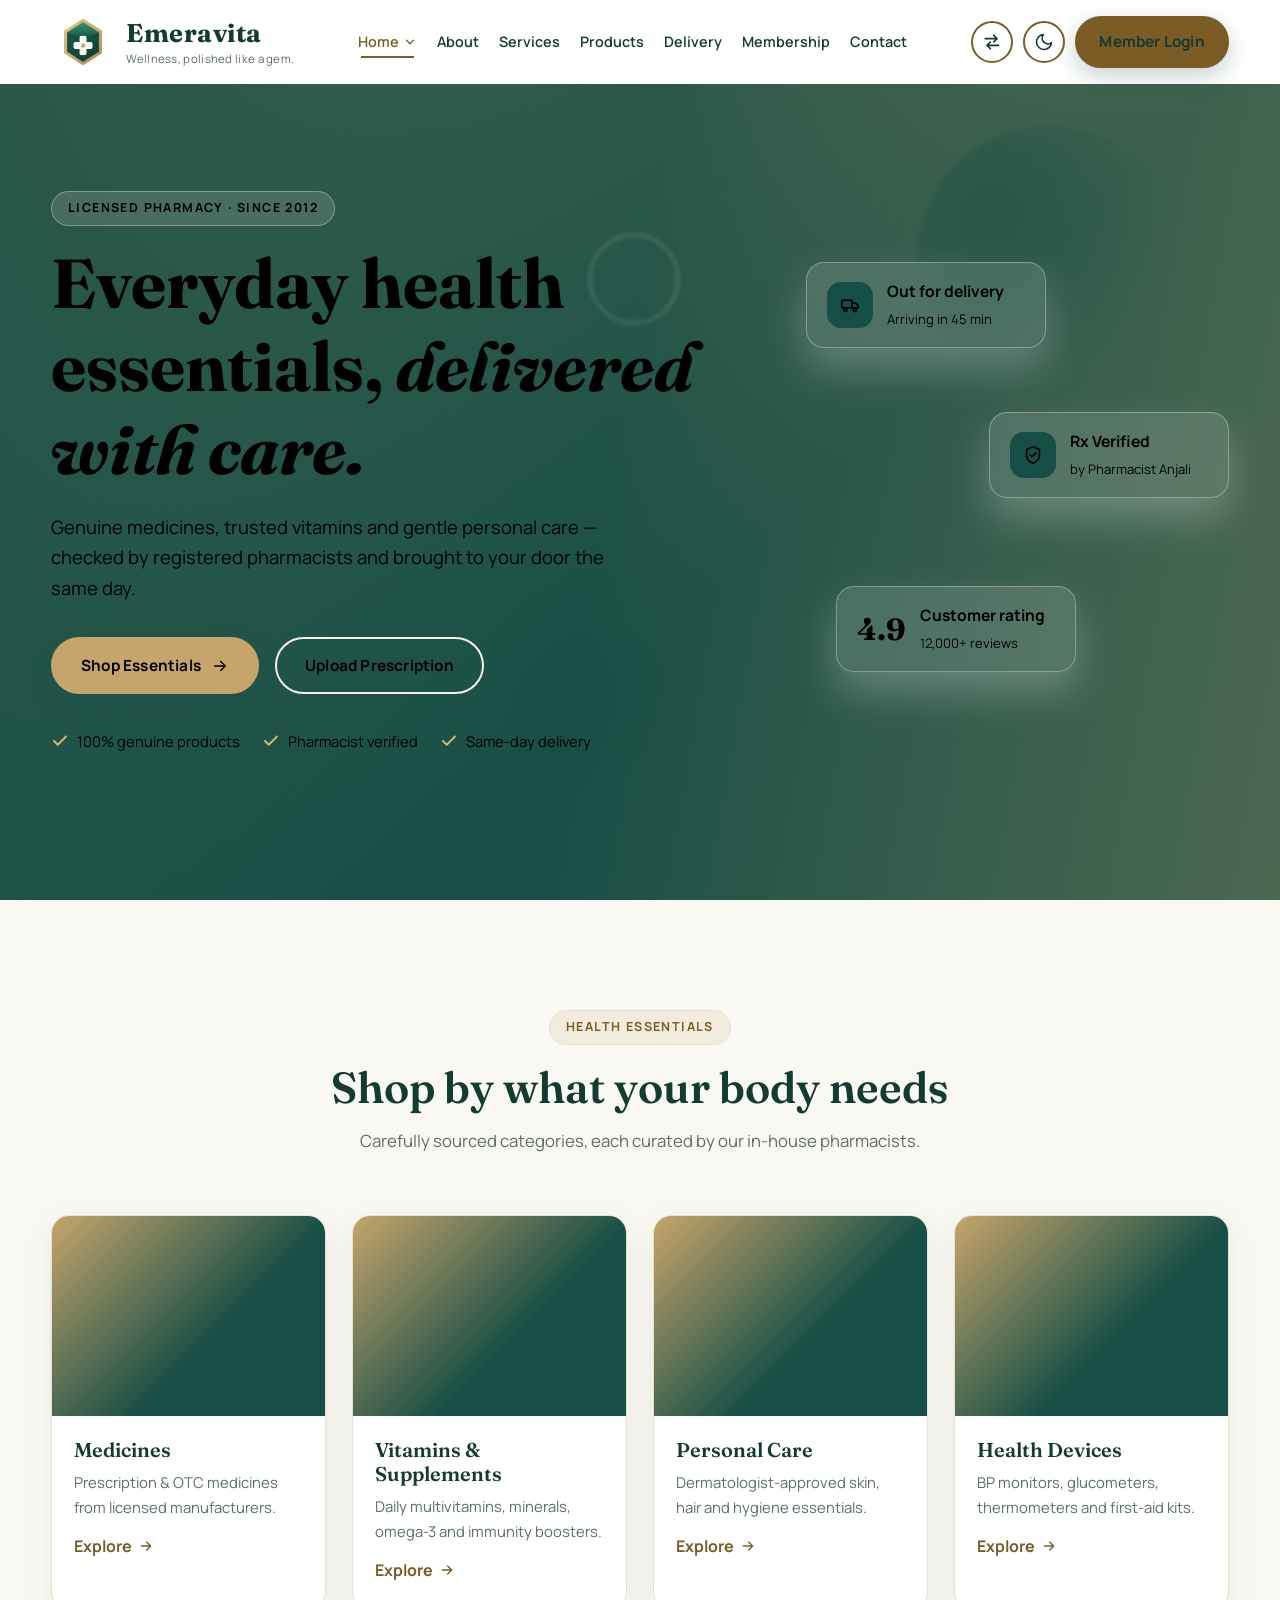
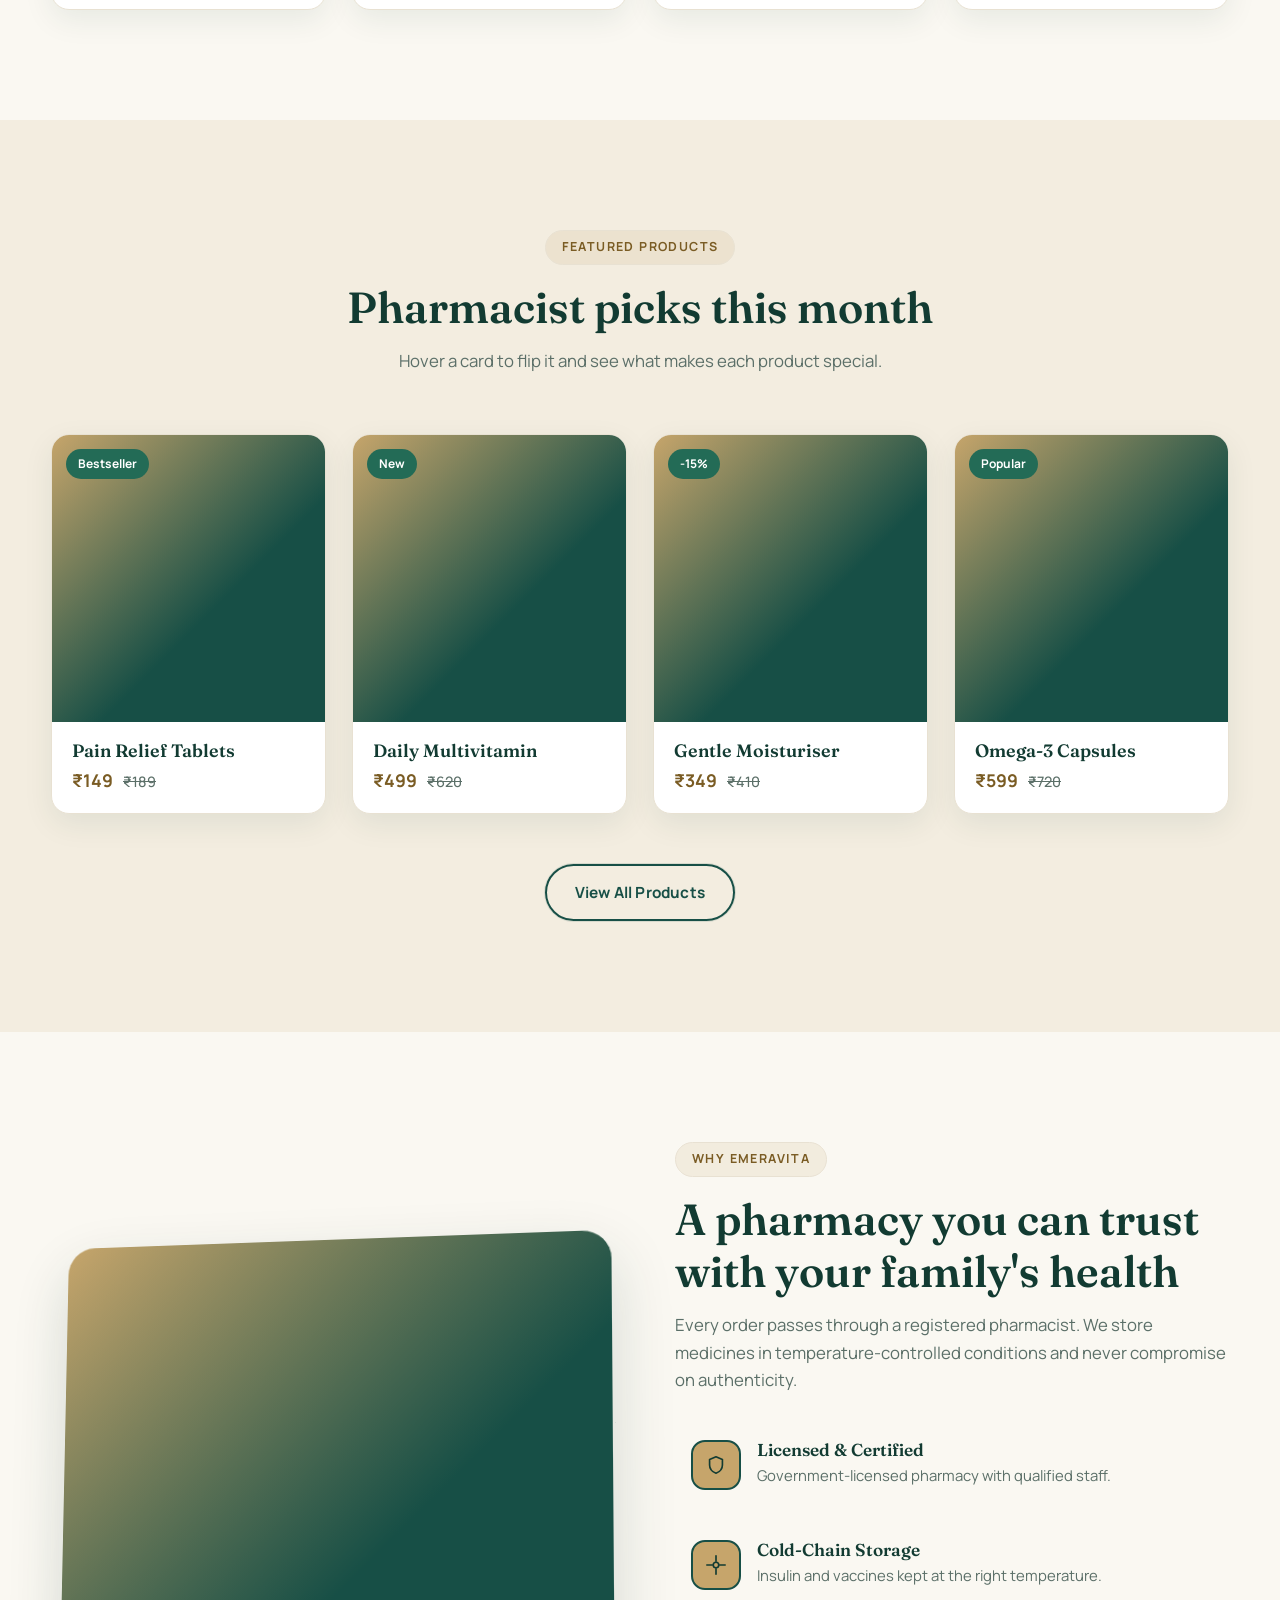
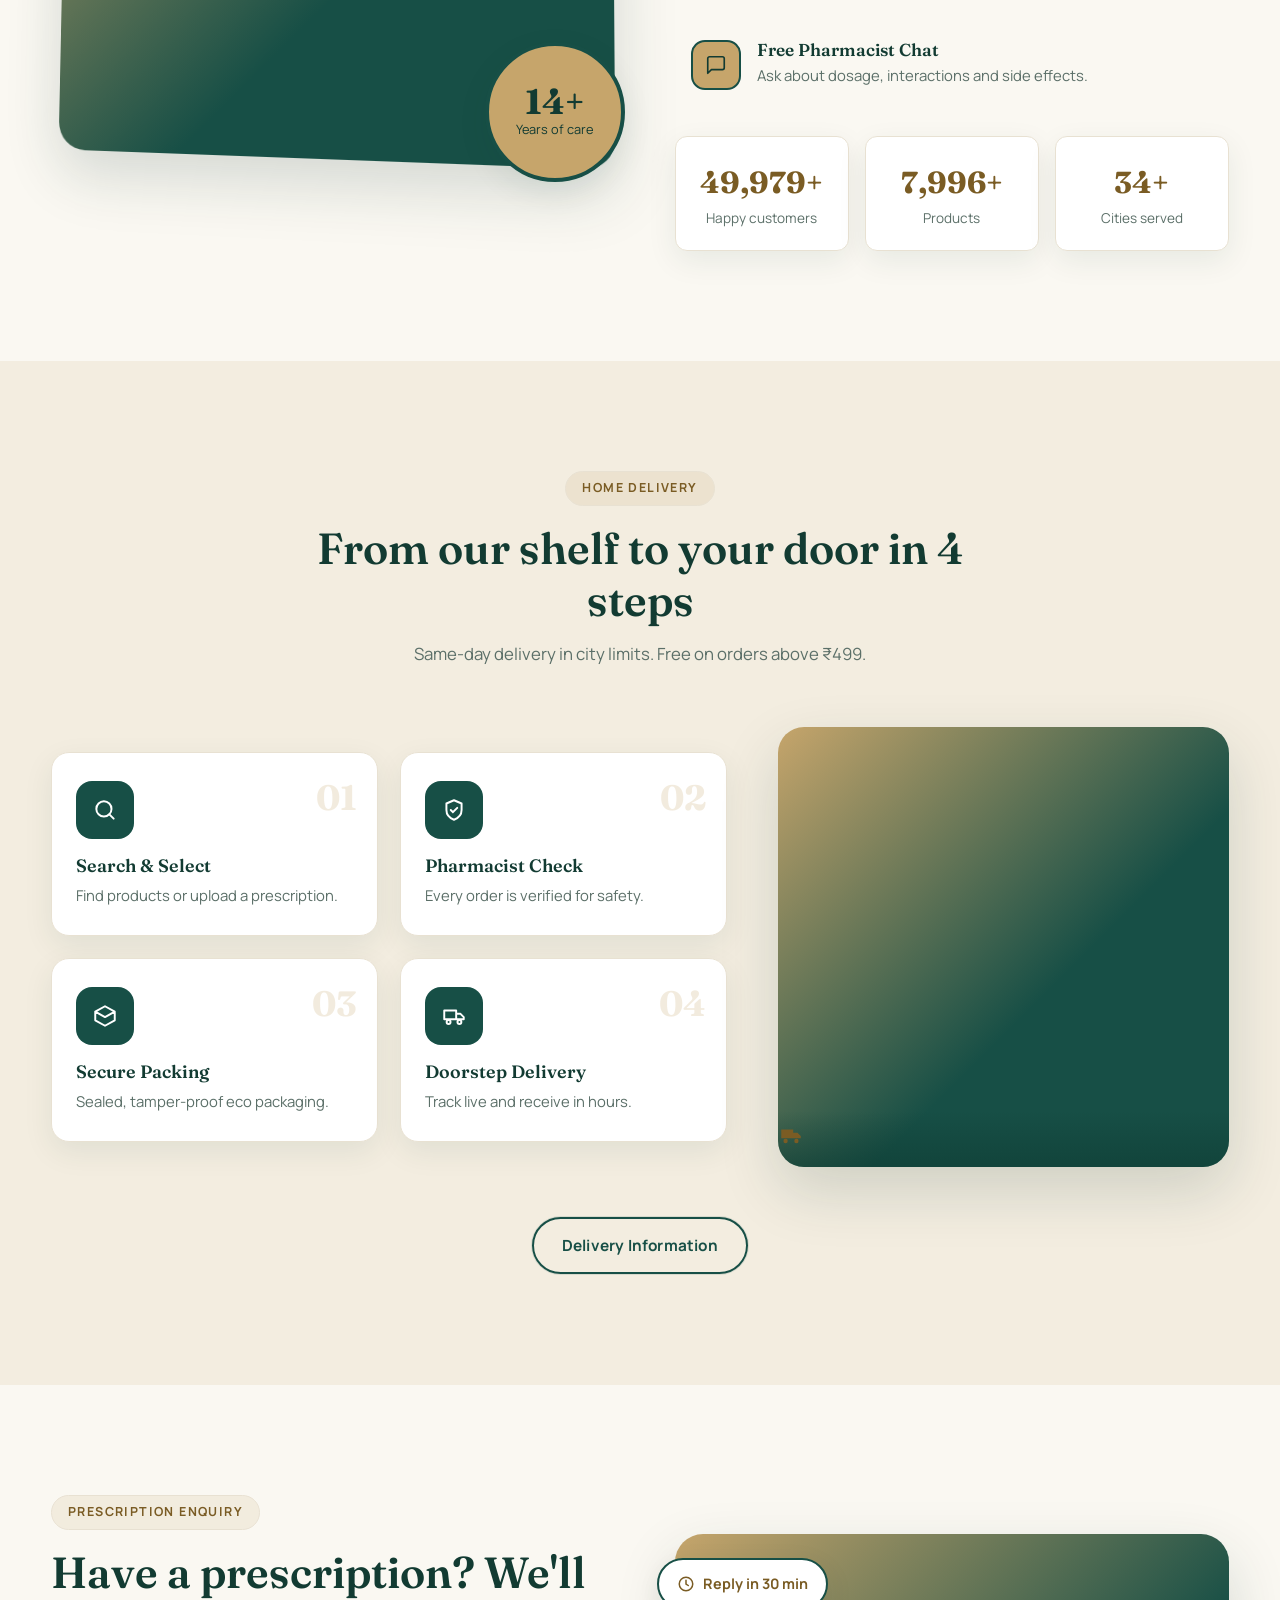
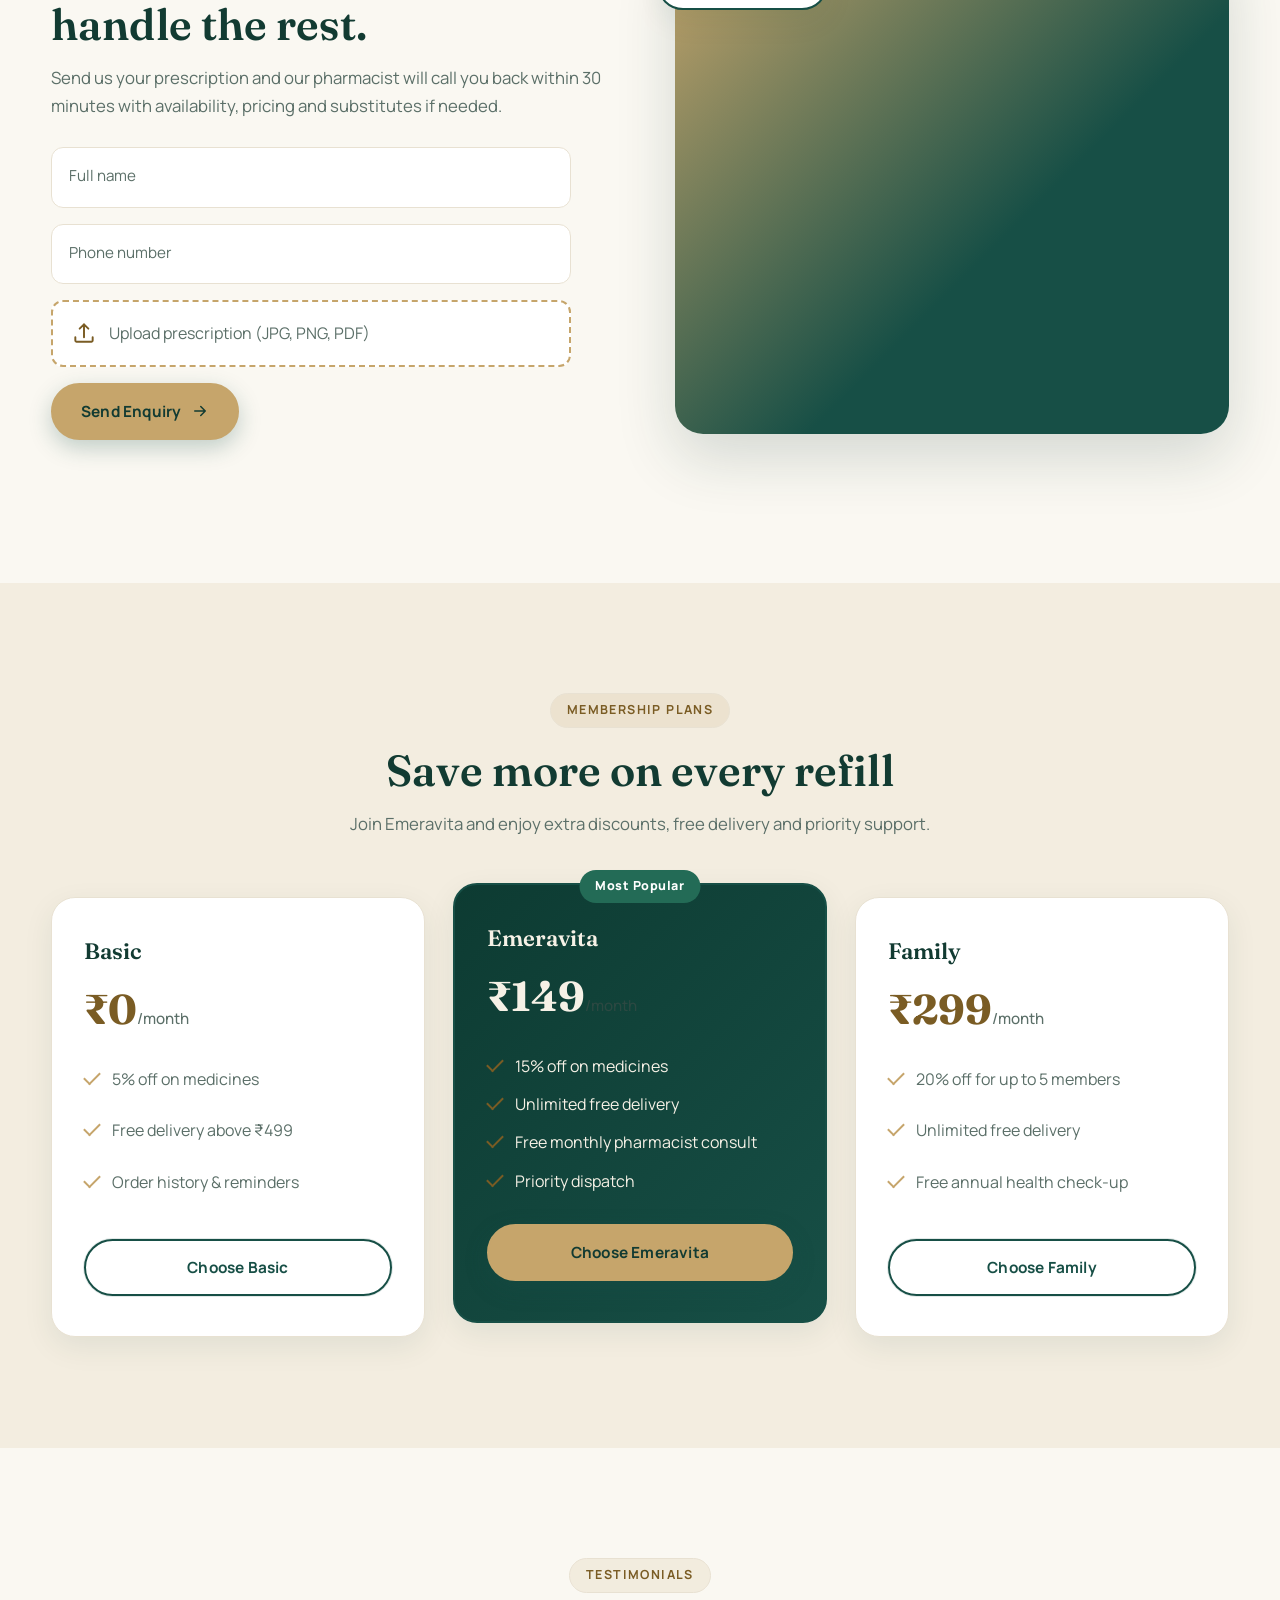
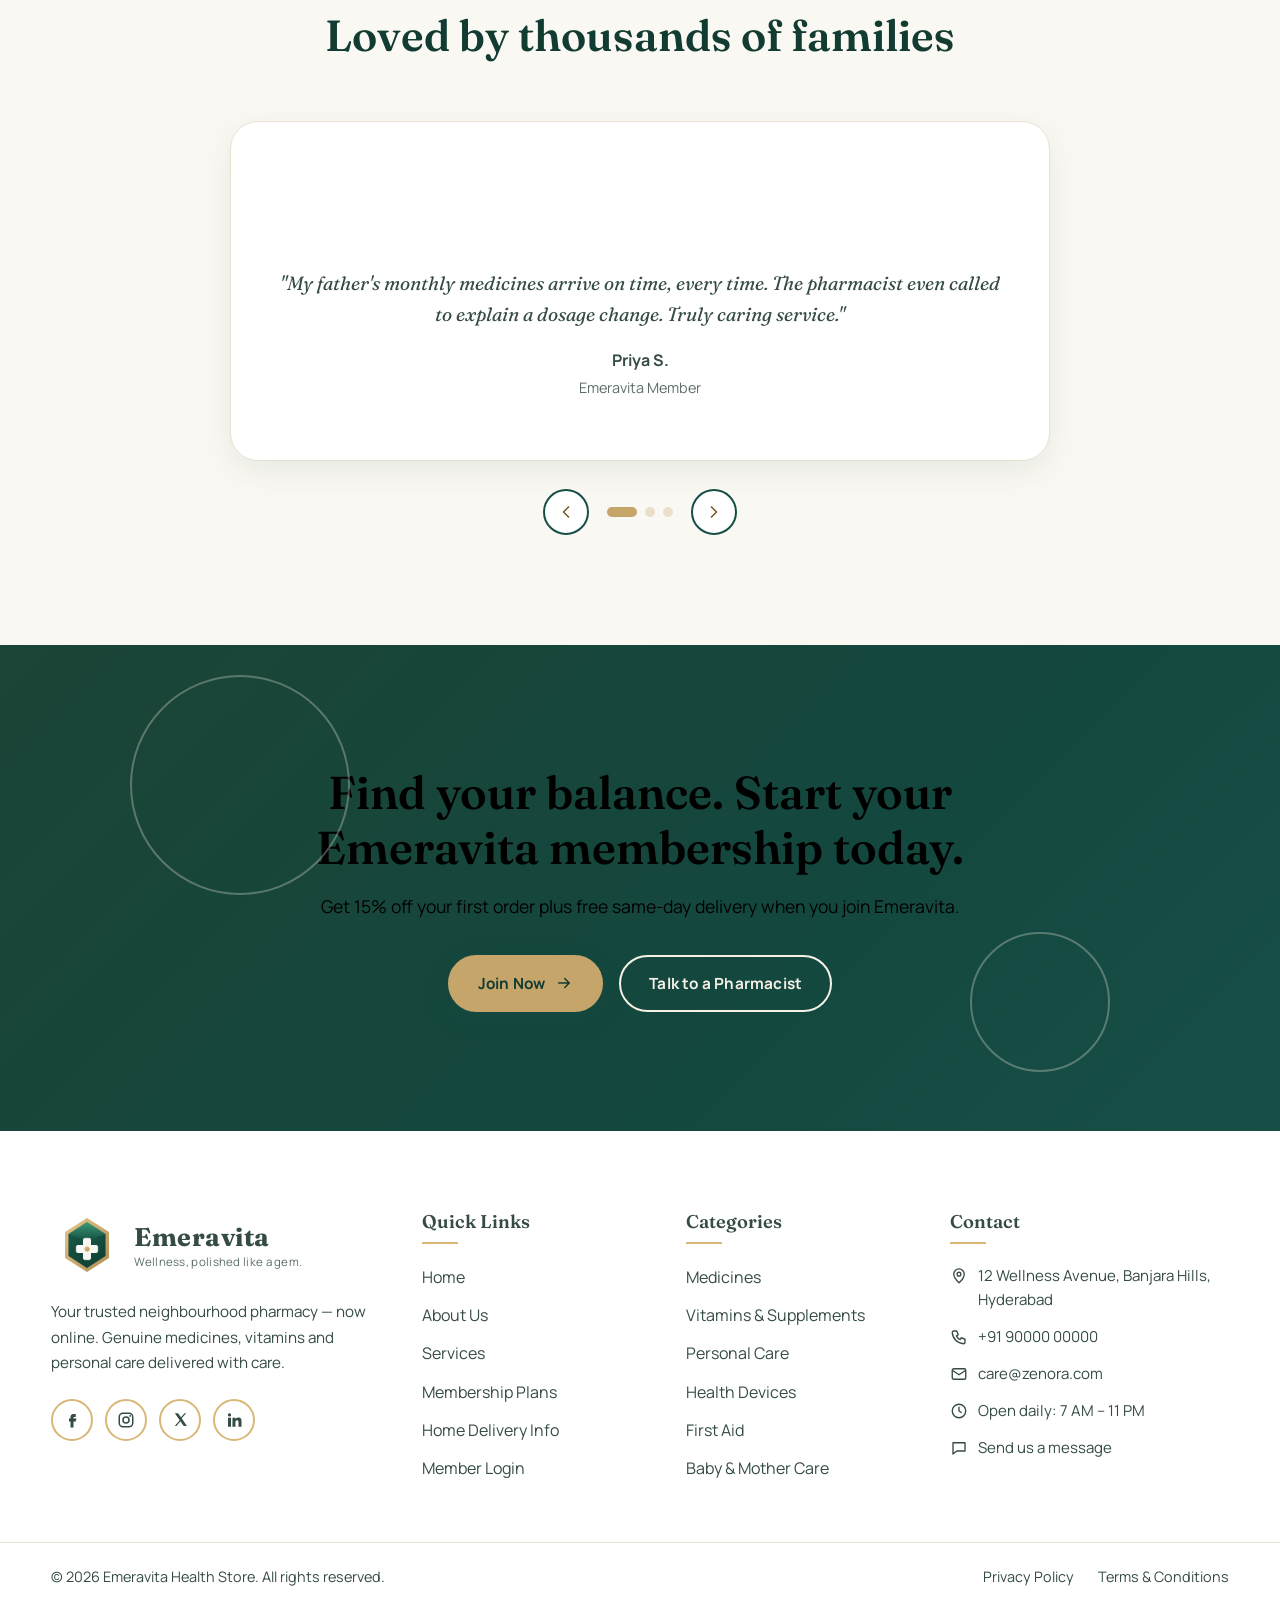
==== index.html @ 452028d3 "medical shop" ====
<!DOCTYPE html>
<html lang="en" dir="ltr" data-theme="light">
<head>
  <meta charset="UTF-8" />
  <meta name="viewport" content="width=device-width, initial-scale=1.0" />
  <title>Emeravita Health Store | Pharmacy & Health Products Store</title>
  <meta name="description" content="Emeravita – your trusted pharmacy for medicines, vitamins and personal care with fast home delivery. Wellness, polished like a gem." />
  <link rel="icon" type="image/png" href="assets/images/emeravita-icon.png" />
  <link rel="apple-touch-icon" href="assets/images/emeravita-icon.png" />
  <link rel="preconnect" href="https://fonts.googleapis.com" />
  <link rel="preconnect" href="https://fonts.gstatic.com" crossorigin />
  <link href="https://fonts.googleapis.com/css2?family=Fraunces:opsz,wght@9..144,500;9..144,600;9..144,700&family=Manrope:wght@400;500;600;700&display=swap" rel="stylesheet" />
  <script>
    (function () {
      var root = document.documentElement;
      try {
        var saved = localStorage.getItem("careplus-theme");
        root.setAttribute("data-theme", saved === "dark" || saved === "light" ? saved : (window.matchMedia("(prefers-color-scheme: dark)").matches ? "dark" : "light"));
      } catch (e) {
        root.setAttribute("data-theme", window.matchMedia("(prefers-color-scheme: dark)").matches ? "dark" : "light");
      }
    })();
  </script>
  <link rel="stylesheet" href="style.css" />
</head>
<body>

  <!-- ================= HEADER ================= -->
  <header class="site-header" id="siteHeader">
    <div class="container header-inner">

      <a href="index.html" class="brand" aria-label="Emeravita Health Store home">
        <picture class="brand-logo-wrap">
            <source srcset="assets/images/emeravita-icon.png" type="image/png" />
            <img src="assets/images/emeravita-icon.png" alt="Emeravita Health Store logo" class="brand-logo" width="120" height="120" decoding="async" />
          </picture>
        <span class="brand-text">
          <span class="brand-name">Emeravita</span>
          <span class="brand-tagline">Wellness, polished like a gem.</span>
        </span>
      </a>

      <nav class="main-nav" id="mainNav" aria-label="Main navigation">
        <ul class="nav-list">
          <li class="nav-item has-dropdown">
            <button class="nav-link dropdown-toggle active" aria-expanded="false" aria-haspopup="true">
              Home
              <svg class="chev" viewBox="0 0 24 24" width="14" height="14" aria-hidden="true"><path d="M6 9l6 6 6-6" fill="none" stroke="currentColor" stroke-width="2.2" stroke-linecap="round" stroke-linejoin="round"/></svg>
            </button>
            <ul class="dropdown">
              <li><a href="index.html">Home 1</a></li>
              <li><a href="home2.html">Home 2</a></li>
            </ul>
          </li>
          <li class="nav-item"><a href="about.html" class="nav-link">About</a></li>
          <li class="nav-item"><a href="services.html" class="nav-link">Services</a></li>
          <li class="nav-item"><a href="products.html" class="nav-link">Products</a></li>
          <li class="nav-item"><a href="delivery.html" class="nav-link">Delivery</a></li>
          <li class="nav-item"><a href="membership.html" class="nav-link">Membership</a></li>
          <li class="nav-item"><a href="contact.html" class="nav-link">Contact</a></li>
        </ul>
      </nav>

      <div class="header-actions">
        <button class="icon-btn" id="rtlToggle" aria-label="Toggle text direction (RTL / LTR)" title="Switch LTR / RTL">
          <svg viewBox="0 0 24 24" width="20" height="20" aria-hidden="true"><path d="M4 8h14m0 0l-4-4m4 4l-4 4M20 16H6m0 0l4-4m-4 4l4 4" fill="none" stroke="currentColor" stroke-width="2" stroke-linecap="round" stroke-linejoin="round"/></svg>
        </button>
        <button class="icon-btn" id="themeToggle" aria-label="Toggle dark mode" title="Light / Dark mode">
          <svg class="icon-moon" viewBox="0 0 24 24" width="20" height="20" aria-hidden="true"><path d="M21 12.8A9 9 0 1111.2 3a7 7 0 009.8 9.8z" fill="none" stroke="currentColor" stroke-width="2" stroke-linecap="round" stroke-linejoin="round"/></svg>
          <svg class="icon-sun" viewBox="0 0 24 24" width="20" height="20" aria-hidden="true"><circle cx="12" cy="12" r="4.5" fill="none" stroke="currentColor" stroke-width="2"/><path d="M12 2v2m0 16v2M4.9 4.9l1.4 1.4m11.4 11.4l1.4 1.4M2 12h2m16 0h2M4.9 19.1l1.4-1.4M17.7 6.3l1.4-1.4" stroke="currentColor" stroke-width="2" stroke-linecap="round"/></svg>
        </button>
        <!-- The ONLY header CTA -->
        <a href="login.html" class="btn btn-primary header-cta">Member Login</a>
        <button class="icon-btn menu-toggle" id="menuToggle" aria-label="Open menu" aria-expanded="false">
          <span></span><span></span><span></span>
        </button>
      </div>
    </div>
  </header>

  <main>

    <!-- ================= 1. HERO (full viewport) ================= -->
    <section class="hero" id="hero">
      <div class="hero-bg">
        <img src="https://images.unsplash.com/photo-1587854692152-cbe660dbde88?auto=format&fit=crop&w=1920&q=80" alt="Pharmacy medicines neatly arranged" onerror="this.classList.add('img-fallback')" />
      </div>
      <div class="hero-overlay"></div>
      <span class="orb orb-1"></span><span class="orb orb-2"></span><span class="orb orb-3"></span>

      <div class="container hero-inner">
        <div class="hero-content">
          <span class="eyebrow reveal" data-anim="fade-up">Licensed Pharmacy &middot; Since 2012</span>
          <h1 class="hero-title reveal" data-anim="fade-up">Everyday health essentials, <em>delivered with care.</em></h1>
          <p class="hero-text reveal" data-anim="fade-up">Genuine medicines, trusted vitamins and gentle personal care — checked by registered pharmacists and brought to your door the same day.</p>
          <div class="hero-buttons reveal" data-anim="fade-up">
            <a href="products.html" class="btn btn-primary">Shop Essentials
              <svg class="arrow" viewBox="0 0 24 24" width="18" height="18" aria-hidden="true"><path d="M5 12h14m-6-6l6 6-6 6" fill="none" stroke="currentColor" stroke-width="2" stroke-linecap="round" stroke-linejoin="round"/></svg>
            </a>
            <a href="contact.html#prescription" class="btn btn-secondary">Upload Prescription</a>
          </div>
          <ul class="hero-trust reveal" data-anim="fade-up">
            <li><svg viewBox="0 0 24 24" width="18" height="18"><path d="M20 6L9 17l-5-5" fill="none" stroke="currentColor" stroke-width="2.4" stroke-linecap="round" stroke-linejoin="round"/></svg>100% genuine products</li>
            <li><svg viewBox="0 0 24 24" width="18" height="18"><path d="M20 6L9 17l-5-5" fill="none" stroke="currentColor" stroke-width="2.4" stroke-linecap="round" stroke-linejoin="round"/></svg>Pharmacist verified</li>
            <li><svg viewBox="0 0 24 24" width="18" height="18"><path d="M20 6L9 17l-5-5" fill="none" stroke="currentColor" stroke-width="2.4" stroke-linecap="round" stroke-linejoin="round"/></svg>Same-day delivery</li>
          </ul>
        </div>

        <div class="hero-cards" aria-hidden="true">
          <div class="float-card fc-1">
            <span class="fc-icon"><svg viewBox="0 0 24 24" width="22" height="22"><path d="M3 7h11v8H3zM14 10h4l3 3v2h-7z" fill="none" stroke="currentColor" stroke-width="1.8" stroke-linejoin="round"/><circle cx="7" cy="17.5" r="1.8" fill="none" stroke="currentColor" stroke-width="1.8"/><circle cx="17" cy="17.5" r="1.8" fill="none" stroke="currentColor" stroke-width="1.8"/></svg></span>
            <div><strong>Out for delivery</strong><small>Arriving in 45 min</small></div>
          </div>
          <div class="float-card fc-2">
            <span class="fc-icon"><svg viewBox="0 0 24 24" width="22" height="22"><path d="M12 3l7 3v6c0 4.5-3 7.5-7 9-4-1.5-7-4.5-7-9V6z" fill="none" stroke="currentColor" stroke-width="1.8" stroke-linejoin="round"/><path d="M9 12l2 2 4-4" fill="none" stroke="currentColor" stroke-width="1.8" stroke-linecap="round" stroke-linejoin="round"/></svg></span>
            <div><strong>Rx Verified</strong><small>by Pharmacist Anjali</small></div>
          </div>
          <div class="float-card fc-3">
            <span class="fc-num">4.9</span>
            <div><strong>Customer rating</strong><small>12,000+ reviews</small></div>
          </div>
        </div>
      </div>

    </section>

    <!-- ================= 2. HEALTH ESSENTIALS ================= -->
    <section class="section essentials" id="essentials">
      <div class="container">
        <div class="section-head reveal" data-anim="fade-up">
          <span class="eyebrow">Health Essentials</span>
          <h2 class="section-title">Shop by what your body needs</h2>
          <p class="section-sub">Carefully sourced categories, each curated by our in-house pharmacists.</p>
        </div>

        <div class="cat-grid">
          <a href="products.html#medicines" class="cat-card tilt reveal" data-anim="zoom-in">
            <div class="cat-media"><img src="https://images.unsplash.com/photo-1584308666744-24d5c474f2ae?auto=format&fit=crop&w=700&q=80" alt="Prescription medicines" loading="lazy" onerror="this.classList.add('img-fallback')" /></div>
            <div class="cat-body">
              <h3>Medicines</h3>
              <p>Prescription &amp; OTC medicines from licensed manufacturers.</p>
              <span class="cat-link">Explore <svg class="arrow" viewBox="0 0 24 24" width="16" height="16"><path d="M5 12h14m-6-6l6 6-6 6" fill="none" stroke="currentColor" stroke-width="2" stroke-linecap="round" stroke-linejoin="round"/></svg></span>
            </div>
          </a>
          <a href="products.html#vitamins" class="cat-card tilt reveal" data-anim="zoom-in">
            <div class="cat-media"><img src="https://images.unsplash.com/photo-1550572017-edd951b55104?auto=format&fit=crop&w=700&q=80" alt="Vitamins and supplements" loading="lazy" onerror="this.classList.add('img-fallback')" /></div>
            <div class="cat-body">
              <h3>Vitamins &amp; Supplements</h3>
              <p>Daily multivitamins, minerals, omega-3 and immunity boosters.</p>
              <span class="cat-link">Explore <svg class="arrow" viewBox="0 0 24 24" width="16" height="16"><path d="M5 12h14m-6-6l6 6-6 6" fill="none" stroke="currentColor" stroke-width="2" stroke-linecap="round" stroke-linejoin="round"/></svg></span>
            </div>
          </a>
          <a href="products.html#personal-care" class="cat-card tilt reveal" data-anim="zoom-in">
            <div class="cat-media"><img src="https://images.unsplash.com/photo-1556228578-8c89e6adf883?auto=format&fit=crop&w=700&q=80" alt="Personal care products" loading="lazy" onerror="this.classList.add('img-fallback')" /></div>
            <div class="cat-body">
              <h3>Personal Care</h3>
              <p>Dermatologist-approved skin, hair and hygiene essentials.</p>
              <span class="cat-link">Explore <svg class="arrow" viewBox="0 0 24 24" width="16" height="16"><path d="M5 12h14m-6-6l6 6-6 6" fill="none" stroke="currentColor" stroke-width="2" stroke-linecap="round" stroke-linejoin="round"/></svg></span>
            </div>
          </a>
          <a href="products.html#devices" class="cat-card tilt reveal" data-anim="zoom-in">
            <div class="cat-media"><img src="https://images.unsplash.com/photo-1505751172876-fa1923c5c528?auto=format&fit=crop&w=700&q=80" alt="Health monitoring devices" loading="lazy" onerror="this.classList.add('img-fallback')" /></div>
            <div class="cat-body">
              <h3>Health Devices</h3>
              <p>BP monitors, glucometers, thermometers and first-aid kits.</p>
              <span class="cat-link">Explore <svg class="arrow" viewBox="0 0 24 24" width="16" height="16"><path d="M5 12h14m-6-6l6 6-6 6" fill="none" stroke="currentColor" stroke-width="2" stroke-linecap="round" stroke-linejoin="round"/></svg></span>
            </div>
          </a>
        </div>
      </div>
    </section>

    <!-- ================= 3. FEATURED PRODUCTS (3D flip) ================= -->
    <section class="section products alt-bg" id="featured">
      <div class="container">
        <div class="section-head reveal" data-anim="fade-up">
          <span class="eyebrow">Featured Products</span>
          <h2 class="section-title">Pharmacist picks this month</h2>
          <p class="section-sub">Hover a card to flip it and see what makes each product special.</p>
        </div>

        <div class="product-grid">
          <article class="flip-card reveal" data-anim="flip-in">
            <div class="flip-inner">
              <div class="flip-front">
                <div class="prod-media"><img src="https://images.unsplash.com/photo-1471864190281-a93a3070b6de?auto=format&fit=crop&w=600&q=80" alt="Pain relief tablets" loading="lazy" onerror="this.classList.add('img-fallback')" /><span class="badge">Bestseller</span></div>
                <div class="prod-body"><h3>Pain Relief Tablets</h3><p class="price">₹149 <s>₹189</s></p></div>
              </div>
              <div class="flip-back">
                <h3>Pain Relief Tablets</h3>
                <p>Fast-acting relief from headaches, body aches and fever. Strip of 15.</p>
                <a href="products.html" class="btn btn-primary btn-sm">Add to Cart</a>
              </div>
            </div>
          </article>
          <article class="flip-card reveal" data-anim="flip-in">
            <div class="flip-inner">
              <div class="flip-front">
                <div class="prod-media"><img src="https://images.unsplash.com/photo-1607619056574-7b8d3ee536b2?auto=format&fit=crop&w=600&q=80" alt="Daily multivitamin" loading="lazy" onerror="this.classList.add('img-fallback')" /><span class="badge">New</span></div>
                <div class="prod-body"><h3>Daily Multivitamin</h3><p class="price">₹499 <s>₹620</s></p></div>
              </div>
              <div class="flip-back">
                <h3>Daily Multivitamin</h3>
                <p>24 essential vitamins &amp; minerals for energy and immunity. 60 tablets.</p>
                <a href="products.html" class="btn btn-primary btn-sm">Add to Cart</a>
              </div>
            </div>
          </article>
          <article class="flip-card reveal" data-anim="flip-in">
            <div class="flip-inner">
              <div class="flip-front">
                <div class="prod-media"><img src="https://images.unsplash.com/photo-1612532275214-e4ca76d0e4d1?auto=format&fit=crop&w=600&q=80" alt="Gentle skin moisturiser" loading="lazy" onerror="this.classList.add('img-fallback')" /><span class="badge">-15%</span></div>
                <div class="prod-body"><h3>Gentle Moisturiser</h3><p class="price">₹349 <s>₹410</s></p></div>
              </div>
              <div class="flip-back">
                <h3>Gentle Moisturiser</h3>
                <p>Fragrance-free, non-comedogenic hydration for sensitive skin. 200 ml.</p>
                <a href="products.html" class="btn btn-primary btn-sm">Add to Cart</a>
              </div>
            </div>
          </article>
          <article class="flip-card reveal" data-anim="flip-in">
            <div class="flip-inner">
              <div class="flip-front">
                <div class="prod-media"><img src="https://images.unsplash.com/photo-1585435557343-3b092031a831?auto=format&fit=crop&w=600&q=80" alt="Omega-3 fish oil capsules" loading="lazy" onerror="this.classList.add('img-fallback')" /><span class="badge">Popular</span></div>
                <div class="prod-body"><h3>Omega-3 Capsules</h3><p class="price">₹599 <s>₹720</s></p></div>
              </div>
              <div class="flip-back">
                <h3>Omega-3 Capsules</h3>
                <p>High-purity fish oil supporting heart, brain and joint health. 90 softgels.</p>
                <a href="products.html" class="btn btn-primary btn-sm">Add to Cart</a>
              </div>
            </div>
          </article>
        </div>

        <div class="center-btn reveal" data-anim="fade-up">
          <a href="products.html" class="btn btn-secondary">View All Products</a>
        </div>
      </div>
    </section>

    <!-- ================= 4. WHY CHOOSE US + STATS ================= -->
    <section class="section why" id="why">
      <div class="container why-grid">
        <div class="why-media reveal" data-anim="slide-left">
          <div class="why-img-wrap">
            <img src="https://images.unsplash.com/photo-1576091160550-2173dba999ef?auto=format&fit=crop&w=900&q=80" alt="Pharmacist consulting with a patient" loading="lazy" onerror="this.classList.add('img-fallback')" />
          </div>
          <div class="why-badge spin-3d">
            <strong>14+</strong><span>Years of care</span>
          </div>
        </div>

        <div class="why-content reveal" data-anim="slide-right">
          <span class="eyebrow">Why Emeravita</span>
          <h2 class="section-title">A pharmacy you can trust with your family's health</h2>
          <p class="section-sub">Every order passes through a registered pharmacist. We store medicines in temperature-controlled conditions and never compromise on authenticity.</p>

          <ul class="feature-list">
            <li><span class="f-icon"><svg viewBox="0 0 24 24" width="22" height="22"><path d="M12 3l7 3v6c0 4.5-3 7.5-7 9-4-1.5-7-4.5-7-9V6z" fill="none" stroke="currentColor" stroke-width="1.8" stroke-linejoin="round"/></svg></span><div><h4>Licensed &amp; Certified</h4><p>Government-licensed pharmacy with qualified staff.</p></div></li>
            <li><span class="f-icon"><svg viewBox="0 0 24 24" width="22" height="22"><path d="M12 2v6m0 8v6M2 12h6m8 0h6" stroke="currentColor" stroke-width="1.8" stroke-linecap="round"/><circle cx="12" cy="12" r="3" fill="none" stroke="currentColor" stroke-width="1.8"/></svg></span><div><h4>Cold-Chain Storage</h4><p>Insulin and vaccines kept at the right temperature.</p></div></li>
            <li><span class="f-icon"><svg viewBox="0 0 24 24" width="22" height="22"><path d="M21 15a2 2 0 01-2 2H7l-4 4V5a2 2 0 012-2h14a2 2 0 012 2z" fill="none" stroke="currentColor" stroke-width="1.8" stroke-linejoin="round"/></svg></span><div><h4>Free Pharmacist Chat</h4><p>Ask about dosage, interactions and side effects.</p></div></li>
          </ul>

          <div class="stats">
            <div class="stat"><span class="counter" data-target="50000">0</span><span class="plus">+</span><small>Happy customers</small></div>
            <div class="stat"><span class="counter" data-target="8000">0</span><span class="plus">+</span><small>Products</small></div>
            <div class="stat"><span class="counter" data-target="35">0</span><span class="plus">+</span><small>Cities served</small></div>
          </div>
        </div>
      </div>
    </section>

    <!-- ================= 5. HOW DELIVERY WORKS ================= -->
    <section class="section delivery alt-bg" id="delivery">
      <div class="container">
        <div class="section-head reveal" data-anim="fade-up">
          <span class="eyebrow">Home Delivery</span>
          <h2 class="section-title">From our shelf to your door in 4 steps</h2>
          <p class="section-sub">Same-day delivery in city limits. Free on orders above ₹499.</p>
        </div>

        <div class="delivery-wrap">
          <div class="steps">
            <div class="step reveal" data-anim="fade-up"><span class="step-num">01</span><div class="step-icon"><svg viewBox="0 0 24 24" width="26" height="26"><circle cx="11" cy="11" r="7" fill="none" stroke="currentColor" stroke-width="1.8"/><path d="M20 20l-4-4" stroke="currentColor" stroke-width="1.8" stroke-linecap="round"/></svg></div><h4>Search &amp; Select</h4><p>Find products or upload a prescription.</p></div>
            <div class="step reveal" data-anim="fade-up"><span class="step-num">02</span><div class="step-icon"><svg viewBox="0 0 24 24" width="26" height="26"><path d="M12 3l7 3v6c0 4.5-3 7.5-7 9-4-1.5-7-4.5-7-9V6z" fill="none" stroke="currentColor" stroke-width="1.8" stroke-linejoin="round"/><path d="M9 12l2 2 4-4" fill="none" stroke="currentColor" stroke-width="1.8" stroke-linecap="round"/></svg></div><h4>Pharmacist Check</h4><p>Every order is verified for safety.</p></div>
            <div class="step reveal" data-anim="fade-up"><span class="step-num">03</span><div class="step-icon"><svg viewBox="0 0 24 24" width="26" height="26"><path d="M21 8l-9-5-9 5 9 5 9-5zM3 8v8l9 5 9-5V8" fill="none" stroke="currentColor" stroke-width="1.8" stroke-linejoin="round"/></svg></div><h4>Secure Packing</h4><p>Sealed, tamper-proof eco packaging.</p></div>
            <div class="step reveal" data-anim="fade-up"><span class="step-num">04</span><div class="step-icon"><svg viewBox="0 0 24 24" width="26" height="26"><path d="M3 7h11v8H3zM14 10h4l3 3v2h-7z" fill="none" stroke="currentColor" stroke-width="1.8" stroke-linejoin="round"/><circle cx="7" cy="17.5" r="1.8" fill="none" stroke="currentColor" stroke-width="1.8"/><circle cx="17" cy="17.5" r="1.8" fill="none" stroke="currentColor" stroke-width="1.8"/></svg></div><h4>Doorstep Delivery</h4><p>Track live and receive in hours.</p></div>
          </div>

          <div class="delivery-media reveal" data-anim="zoom-in">
            <img src="https://images.unsplash.com/photo-1586528116311-ad8dd3c8310d?auto=format&fit=crop&w=900&q=80" alt="Packed delivery parcels ready for dispatch" loading="lazy" onerror="this.classList.add('img-fallback')" />
            <div class="truck-track"><span class="truck"><svg viewBox="0 0 24 24" width="26" height="26"><path d="M3 7h11v8H3zM14 10h4l3 3v2h-7z" fill="currentColor"/><circle cx="7" cy="17.5" r="2" fill="currentColor"/><circle cx="17" cy="17.5" r="2" fill="currentColor"/></svg></span></div>
          </div>
        </div>

        <div class="center-btn reveal" data-anim="fade-up">
          <a href="delivery.html" class="btn btn-secondary">Delivery Information</a>
        </div>
      </div>
    </section>

    <!-- ================= 6. PRESCRIPTION ENQUIRY ================= -->
    <section class="section prescription" id="prescription">
      <div class="container rx-grid">
        <div class="rx-content reveal" data-anim="slide-left">
          <span class="eyebrow">Prescription Enquiry</span>
          <h2 class="section-title">Have a prescription? We'll handle the rest.</h2>
          <p class="section-sub">Send us your prescription and our pharmacist will call you back within 30 minutes with availability, pricing and substitutes if needed.</p>

          <form class="rx-form" id="rxForm" novalidate>
            <div class="field"><input type="text" id="rxName" placeholder=" " required /><label for="rxName">Full name</label></div>
            <div class="field"><input type="tel" id="rxPhone" placeholder=" " required pattern="[0-9]{10}" /><label for="rxPhone">Phone number</label></div>
            <label class="file-drop" for="rxFile">
              <svg viewBox="0 0 24 24" width="26" height="26"><path d="M12 16V4m0 0l-4 4m4-4l4 4M4 16v3a1 1 0 001 1h14a1 1 0 001-1v-3" fill="none" stroke="currentColor" stroke-width="1.8" stroke-linecap="round" stroke-linejoin="round"/></svg>
              <span id="rxFileName">Upload prescription (JPG, PNG, PDF)</span>
              <input type="file" id="rxFile" accept=".jpg,.jpeg,.png,.pdf" hidden />
            </label>
            <button type="submit" class="btn btn-primary">Send Enquiry
              <svg class="arrow" viewBox="0 0 24 24" width="18" height="18"><path d="M5 12h14m-6-6l6 6-6 6" fill="none" stroke="currentColor" stroke-width="2" stroke-linecap="round" stroke-linejoin="round"/></svg>
            </button>
            <p class="form-msg" id="rxMsg" role="status"></p>
          </form>
        </div>

        <div class="rx-media reveal" data-anim="slide-right">
          <div class="rx-img-3d">
            <img src="https://images.unsplash.com/photo-1579684385127-1ef15d508118?auto=format&fit=crop&w=900&q=80" alt="Doctor writing a prescription" loading="lazy" onerror="this.classList.add('img-fallback')" />
          </div>
          <div class="rx-chip"><svg viewBox="0 0 24 24" width="18" height="18"><circle cx="12" cy="12" r="9" fill="none" stroke="currentColor" stroke-width="2"/><path d="M12 7v5l3 2" fill="none" stroke="currentColor" stroke-width="2" stroke-linecap="round"/></svg> Reply in 30 min</div>
        </div>
      </div>
    </section>

    <!-- ================= 7. MEMBERSHIP PLANS ================= -->
    <section class="section membership alt-bg" id="membership">
      <div class="container">
        <div class="section-head reveal" data-anim="fade-up">
          <span class="eyebrow">Membership Plans</span>
          <h2 class="section-title">Save more on every refill</h2>
          <p class="section-sub">Join Emeravita and enjoy extra discounts, free delivery and priority support.</p>
        </div>

        <div class="plan-grid">
          <div class="plan tilt reveal" data-anim="rise-3d">
            <h3>Basic</h3>
            <p class="plan-price">₹0<span>/month</span></p>
            <ul>
              <li>5% off on medicines</li>
              <li>Free delivery above ₹499</li>
              <li>Order history &amp; reminders</li>
            </ul>
            <a href="membership.html" class="btn btn-secondary">Choose Basic</a>
          </div>
          <div class="plan plan-featured tilt reveal" data-anim="rise-3d">
            <span class="plan-tag">Most Popular</span>
            <h3>Emeravita</h3>
            <p class="plan-price">₹149<span>/month</span></p>
            <ul>
              <li>15% off on medicines</li>
              <li>Unlimited free delivery</li>
              <li>Free monthly pharmacist consult</li>
              <li>Priority dispatch</li>
            </ul>
            <a href="membership.html" class="btn btn-primary">Choose Emeravita</a>
          </div>
          <div class="plan tilt reveal" data-anim="rise-3d">
            <h3>Family</h3>
            <p class="plan-price">₹299<span>/month</span></p>
            <ul>
              <li>20% off for up to 5 members</li>
              <li>Unlimited free delivery</li>
              <li>Free annual health check-up</li>
            </ul>
            <a href="membership.html" class="btn btn-secondary">Choose Family</a>
          </div>
        </div>
      </div>
    </section>

    <!-- ================= 8. TESTIMONIALS ================= -->
    <section class="section testimonials" id="testimonials">
      <div class="container">
        <div class="section-head reveal" data-anim="fade-up">
          <span class="eyebrow">Testimonials</span>
          <h2 class="section-title">Loved by thousands of families</h2>
        </div>

        <div class="slider reveal" data-anim="zoom-in">
          <div class="slides" id="slides">
            <figure class="slide">
              <img src="https://images.unsplash.com/photo-1438761681033-6461ffad8d80?auto=format&fit=crop&w=200&q=80" alt="Priya S." loading="lazy" onerror="this.classList.add('img-fallback')" />
              <blockquote>"My father's monthly medicines arrive on time, every time. The pharmacist even called to explain a dosage change. Truly caring service."</blockquote>
              <figcaption><strong>Priya S.</strong><span>Emeravita Member</span></figcaption>
            </figure>
            <figure class="slide">
              <img src="https://images.unsplash.com/photo-1500648767791-00dcc994a43e?auto=format&fit=crop&w=200&q=80" alt="Rahul M." loading="lazy" onerror="this.classList.add('img-fallback')" />
              <blockquote>"Uploaded my prescription at 9 pm and had everything by 10:30. Genuine products and clear pricing — Emeravita is my go-to pharmacy now."</blockquote>
              <figcaption><strong>Rahul M.</strong><span>Verified Customer</span></figcaption>
            </figure>
            <figure class="slide">
              <img src="https://images.unsplash.com/photo-1494790108377-be9c29b29330?auto=format&fit=crop&w=200&q=80" alt="Ananya K." loading="lazy" onerror="this.classList.add('img-fallback')" />
              <blockquote>"The Family plan saves us a lot. Vitamins for the kids, my skincare and my mother's BP medicine — all in one order."</blockquote>
              <figcaption><strong>Ananya K.</strong><span>Family Member</span></figcaption>
            </figure>
          </div>
          <div class="slider-controls">
            <button class="slider-btn" id="prevSlide" aria-label="Previous testimonial"><svg viewBox="0 0 24 24" width="20" height="20"><path d="M15 6l-6 6 6 6" fill="none" stroke="currentColor" stroke-width="2" stroke-linecap="round" stroke-linejoin="round"/></svg></button>
            <div class="dots" id="dots"></div>
            <button class="slider-btn" id="nextSlide" aria-label="Next testimonial"><svg viewBox="0 0 24 24" width="20" height="20"><path d="M9 6l6 6-6 6" fill="none" stroke="currentColor" stroke-width="2" stroke-linecap="round" stroke-linejoin="round"/></svg></button>
          </div>
        </div>
      </div>
    </section>

    <!-- ================= 9. CTA (directly above footer) ================= -->
    <section class="cta-section" id="cta">
      <div class="cta-bg"><img src="https://images.unsplash.com/photo-1506126613408-eca07ce68773?auto=format&fit=crop&w=1800&q=80" alt="Person meditating peacefully" loading="lazy" onerror="this.classList.add('img-fallback')" /></div>
      <div class="cta-overlay"></div>
      <div class="container cta-inner reveal" data-anim="zoom-in">
        <span class="ring r1"></span><span class="ring r2"></span>
        <h2>Find your balance. Start your Emeravita membership today.</h2>
        <p>Get 15% off your first order plus free same-day delivery when you join Emeravita.</p>
        <div class="cta-buttons">
          <a href="membership.html" class="btn btn-primary">Join Now
            <svg class="arrow" viewBox="0 0 24 24" width="18" height="18"><path d="M5 12h14m-6-6l6 6-6 6" fill="none" stroke="currentColor" stroke-width="2" stroke-linecap="round" stroke-linejoin="round"/></svg>
          </a>
          <a href="contact.html" class="btn btn-secondary">Talk to a Pharmacist</a>
        </div>
      </div>
    </section>

  </main>

  <!-- ================= FOOTER ================= -->
  <footer class="site-footer">
    <div class="container footer-grid">
      <div class="footer-brand">
        <a href="index.html" class="brand" aria-label="Emeravita Health Store home">
          <picture class="brand-logo-wrap">
            <source srcset="assets/images/emeravita-icon.png" type="image/png" />
            <img src="assets/images/emeravita-icon.png" alt="Emeravita Health Store logo" class="brand-logo" width="120" height="120" decoding="async" />
          </picture>
          <span class="brand-text">
            <span class="brand-name">Emeravita</span>
            <span class="brand-tagline">Wellness, polished like a gem.</span>
          </span>
        </a>
        <p>Your trusted neighbourhood pharmacy — now online. Genuine medicines, vitamins and personal care delivered with care.</p>
        <div class="socials">
          <a href="#" aria-label="Facebook"><svg viewBox="0 0 24 24" width="18" height="18"><path d="M14 8h3V4h-3a4 4 0 00-4 4v2H8v4h2v8h4v-8h3l1-4h-4V8.5a.5.5 0 01.5-.5z" fill="currentColor"/></svg></a>
          <a href="#" aria-label="Instagram"><svg viewBox="0 0 24 24" width="18" height="18"><rect x="3" y="3" width="18" height="18" rx="5" fill="none" stroke="currentColor" stroke-width="2"/><circle cx="12" cy="12" r="4" fill="none" stroke="currentColor" stroke-width="2"/><circle cx="17.5" cy="6.5" r="1.2" fill="currentColor"/></svg></a>
          <a href="#" aria-label="X (Twitter)"><svg viewBox="0 0 24 24" width="17" height="17"><path d="M4 3h4.5l4.2 5.9L17.8 3H20l-6.3 7.4L21 21h-4.5l-4.6-6.4L6.3 21H4l6.9-8z" fill="currentColor"/></svg></a>
          <a href="#" aria-label="LinkedIn"><svg viewBox="0 0 24 24" width="18" height="18"><path d="M4 9h4v12H4zM6 3a2.2 2.2 0 110 4.4A2.2 2.2 0 016 3zM10 9h3.8v1.7h.1c.5-1 1.8-2 3.8-2 4 0 4.3 2.6 4.3 6V21h-4v-5.5c0-1.4 0-3.1-1.9-3.1s-2.2 1.5-2.2 3V21h-4z" fill="currentColor"/></svg></a>
        </div>
      </div>

      <div class="footer-col">
        <h4>Quick Links</h4>
        <ul>
          <li><a href="index.html">Home</a></li>
          <li><a href="about.html">About Us</a></li>
          <li><a href="services.html">Services</a></li>
          <li><a href="membership.html">Membership Plans</a></li>
          <li><a href="delivery.html">Home Delivery Info</a></li>
          <li><a href="login.html">Member Login</a></li>
        </ul>
      </div>

      <div class="footer-col">
        <h4>Categories</h4>
        <ul>
          <li><a href="products.html#medicines">Medicines</a></li>
          <li><a href="products.html#vitamins">Vitamins &amp; Supplements</a></li>
          <li><a href="products.html#personal-care">Personal Care</a></li>
          <li><a href="products.html#devices">Health Devices</a></li>
          <li><a href="products.html#ph-categories">First Aid</a></li>
          <li><a href="products.html#ph-categories">Baby &amp; Mother Care</a></li>
        </ul>
      </div>

      <div class="footer-col">
        <h4>Contact</h4>
        <ul class="contact-list">
          <li><svg viewBox="0 0 24 24" width="18" height="18"><path d="M12 21s-7-6.2-7-11.5A7 7 0 0119 9.5C19 14.8 12 21 12 21z" fill="none" stroke="currentColor" stroke-width="1.8"/><circle cx="12" cy="9.5" r="2.5" fill="none" stroke="currentColor" stroke-width="1.8"/></svg><span>12 Wellness Avenue, Banjara Hills, Hyderabad</span></li>
          <li><svg viewBox="0 0 24 24" width="18" height="18"><path d="M5 4h4l2 5-2.5 1.5a11 11 0 005 5L15 13l5 2v4a2 2 0 01-2 2A16 16 0 013 6a2 2 0 012-2z" fill="none" stroke="currentColor" stroke-width="1.8" stroke-linejoin="round"/></svg><a href="tel:+919000000000">+91 90000 00000</a></li>
          <li><svg viewBox="0 0 24 24" width="18" height="18"><rect x="3" y="5" width="18" height="14" rx="2" fill="none" stroke="currentColor" stroke-width="1.8"/><path d="M3 7l9 6 9-6" fill="none" stroke="currentColor" stroke-width="1.8"/></svg><a href="mailto:care@zenora.com">care@zenora.com</a></li>
          <li><svg viewBox="0 0 24 24" width="18" height="18"><circle cx="12" cy="12" r="9" fill="none" stroke="currentColor" stroke-width="1.8"/><path d="M12 7v5l3 2" fill="none" stroke="currentColor" stroke-width="1.8" stroke-linecap="round"/></svg><span>Open daily: 7 AM – 11 PM</span></li>
          <li><svg viewBox="0 0 24 24" width="18" height="18"><path d="M4 5h16v11H9l-5 4z" fill="none" stroke="currentColor" stroke-width="1.8" stroke-linejoin="round"/></svg><a href="contact.html">Send us a message</a></li>
        </ul>
      </div>
    </div>

    <div class="footer-bottom">
      <div class="container footer-bottom-inner">
        <p>&copy; <span id="year"></span> Emeravita Health Store. All rights reserved.</p>
        <div class="legal-links">
          <a href="privacy.html">Privacy Policy</a>
          <a href="terms.html">Terms &amp; Conditions</a>
        </div>
      </div>
    </div>
  </footer>

  <button class="to-top" id="toTop" aria-label="Back to top"><svg viewBox="0 0 24 24" width="20" height="20"><path d="M12 19V5m-6 6l6-6 6 6" fill="none" stroke="currentColor" stroke-width="2" stroke-linecap="round" stroke-linejoin="round"/></svg></button>

  <script src="script.js"></script>
</body>
</html>
---- style.css ----
/* =========================================================
   ZENORA – Pharmacy & Health Products Store
   Home Page Stylesheet
   ========================================================= */

/* ---------- 1. Design tokens ---------- */
/* Shared Emerald & Gold theme */
:root,
[data-theme="light"] {
  /* Primary: Champagne Gold */
  --primary: #C6A56B;           /* Champagne Gold – buttons, highlights, active states */
  --primary-text: #7A5C24;      /* Antique Gold – gold-coloured TEXT/links/icons on light backgrounds */
  --on-primary: #123B32;        /* Deep Forest Green – text on gold buttons */

  /* Secondary: Royal Emerald */
  --secondary: #174F46;         /* Royal Emerald – secondary buttons, gradients, supporting elements */
  --on-secondary: #FFFFFF;

  /* Accent */
  --accent: #236B56;            /* Botanical Green – badges, small highlights */
  --on-accent: #FFFFFF;

  /* Hover: primary buttons turn to the secondary colour */
  --button-hover: #174F46;      /* Royal Emerald */
  --on-hover: #FFFFFF;

  /* Surfaces and text */
  --bg-main: #FAF8F2;           /* Premium Ivory */
  --bg-secondary: #F3EDE0;      /* Soft Champagne */
  --bg-header: #FFFFFF;
  --card-bg: #FFFFFF;
  --heading: #123B32;           /* Deep Forest Green */
  --text: #354B45;              /* Charcoal Green */
  --text-muted: #5B6F68;
  --border: #E8E1D2;            /* Soft Gold Gray */

  /* Panels and footer */
  --panel-a: #0D3B32;
  --panel-b: #174F46;
  --footer-bg: var(--bg-header);
  --footer-text: var(--text);
  --footer-accent: #D9B778;
  --focus: #174F46;
  --shadow: 0 10px 30px rgba(18, 59, 50, 0.08);
  --shadow-lg: 0 24px 60px rgba(18, 59, 50, 0.16);
}

[data-theme="dark"] {
  /* Primary: Champagne Gold */
  --primary: #D9B778;           /* Champagne Gold */
  --primary-text: #E6C88E;      /* Light Champagne – gold text/links on dark backgrounds */
  --on-primary: #061F19;        /* Midnight Forest – text on gold buttons */

  /* Secondary: Soft Mint (emerald family for dark mode) */
  --secondary: #8EE2B5;         /* Soft Mint */
  --on-secondary: #061F19;

  /* Accent */
  --accent: #4FB58A;            /* Jade Glow */
  --on-accent: #061F19;

  /* Hover */
  --button-hover: #8EE2B5;      /* Soft Mint */
  --on-hover: #061F19;

  /* Surfaces and text */
  --bg-main: #061F19;           /* Midnight Forest */
  --bg-secondary: #0B3027;      /* Dark Emerald */
  --bg-header: #082820;         /* Deep Emerald */
  --card-bg: #103B30;           /* Emerald Green */
  --heading: #F6F1E6;           /* Warm Ivory */
  --text: #D3E8DF;              /* Soft Mint Gray */
  --text-muted: #A9C4B9;
  --border: #2E5A4C;

  /* Panels and footer */
  --panel-a: #0B3027;
  --panel-b: #155541;
  --footer-bg: var(--bg-header);
  --focus: #D9B778;
  --shadow: 0 10px 30px rgba(0, 0, 0, 0.35);
  --shadow-lg: 0 24px 60px rgba(0, 0, 0, 0.5);
}

/* Existing component aliases */
:root,
[data-theme="light"] {
  --bg: var(--bg-main);
  --surface: var(--card-bg);
  --alt-bg: var(--bg-secondary);
  --muted: var(--text-muted);
  --line: var(--border);
  --primary-deep: var(--primary-text);
  --chrome-bg: var(--bg-header);
  --chrome-text: var(--heading);
  --chrome-muted: var(--text-muted);
  --chrome-accent: var(--primary-text);
  --chrome-accent-text: var(--heading);
  --chrome-hover: var(--button-hover);
  --chrome-border: var(--border);
  --btn-primary-bg: var(--primary);
  --btn-primary-text: var(--on-primary);
  --btn-hover-bg: var(--button-hover);
  --btn-hover-text: var(--on-hover);
  --btn-border: var(--primary);
  --btn2-text: var(--secondary);
  --shadow-sm: var(--shadow);
  --shadow-md: var(--shadow);
  --input-bg: var(--card-bg);
  --secondary-text: var(--primary-text);
  --accent-text: var(--primary-text);
  --on-card-overlay: var(--heading);
  --panel-heading: #F6F1E6;
  --panel-text: var(--panel-heading);
  --panel-copy: var(--footer-text);
  --success: var(--secondary);
  --warning: #D9893A;
  --error: #B42318;
  --promo-hover: var(--button-hover);
}
[data-theme="dark"] {
  --bg: var(--bg-main);
  --surface: var(--card-bg);
  --alt-bg: var(--bg-secondary);
  --muted: var(--text-muted);
  --line: var(--border);
  --primary-deep: var(--primary-text);
  --chrome-bg: var(--bg-header);
  --chrome-text: var(--heading);
  --chrome-muted: var(--text-muted);
  --chrome-accent: var(--primary-text);
  --chrome-accent-text: var(--heading);
  --chrome-hover: var(--button-hover);
  --chrome-border: var(--border);
  --btn-primary-bg: var(--primary);
  --btn-primary-text: var(--on-primary);
  --btn-hover-bg: var(--button-hover);
  --btn-hover-text: var(--on-hover);
  --btn-border: var(--primary);
  --btn2-text: var(--secondary);
  --shadow-sm: var(--shadow);
  --shadow-md: var(--shadow);
  --input-bg: var(--bg-secondary);
  --secondary-text: var(--primary-text);
  --accent-text: var(--primary-text);
  --on-card-overlay: var(--text);
  --panel-heading: #F6F1E6;
  --panel-text: var(--panel-heading);
  --panel-copy: var(--footer-text);
  --success: var(--secondary);
  --warning: #F0A85C;
  --error: #F4A39B;
  --promo-hover: var(--button-hover);
}

:root {
  --radius: 18px;
  --radius-sm: 12px;
  --header-h: 84px;
  --logo-h: 52px;
  --ease: cubic-bezier(.22, .61, .36, 1);
  --font-head: "Fraunces", Georgia, serif;
  --font-body: "Manrope", system-ui, -apple-system, "Segoe UI", sans-serif;
}

/* ---------- 2. Base ---------- */
*, *::before, *::after { box-sizing: border-box; margin: 0; padding: 0; }
html { scroll-behavior: smooth; scroll-padding-top: var(--header-h); }
body {
  font-family: var(--font-body);
  background: var(--bg-main);
  color: var(--text);
  line-height: 1.65;
  overflow-x: hidden;
  transition: background .3s ease, color .3s ease;
}
img { display: block; max-width: 100%; }
a { color: inherit; text-decoration: none; }
ul { list-style: none; }
button { font: inherit; cursor: pointer; border: none; background: none; color: inherit; }
h1, h2, h3, h4 { font-family: var(--font-head); line-height: 1.2; font-weight: 600; color: var(--heading); }
:focus-visible { outline: 3px solid var(--focus); outline-offset: 3px; }

.container { width: min(1240px, 92%); margin-inline: auto; }
.section { padding-block: 110px; position: relative; overflow: hidden; }
.alt-bg { background: var(--alt-bg); transition: background .4s var(--ease); }

/* Fallback when a remote image fails to load */
img.img-fallback { opacity: 0; }
.cat-media, .prod-media, .why-img-wrap, .delivery-media, .rx-img-3d, .hero-bg, .cta-bg {
  background: linear-gradient(135deg, var(--primary), var(--secondary) 60%, var(--secondary));
}

/* ---------- 3. Buttons ---------- */
.btn {
  --pad-y: 14px; --pad-x: 28px;
  display: inline-flex; align-items: center; justify-content: center; gap: 10px;
  padding: var(--pad-y) var(--pad-x);
  border-radius: 999px;
  font-weight: 700; font-size: .96rem; letter-spacing: .2px;
  border: 2px solid var(--btn-border);       /* every button border = secondary colour */
  position: relative; isolation: isolate; overflow: hidden;
  transition: background-color .35s var(--ease), color .35s var(--ease),
              transform .35s var(--ease), box-shadow .35s var(--ease);
  white-space: nowrap;
}
.btn-sm { --pad-y: 10px; --pad-x: 20px; font-size: .88rem; }
.btn .arrow { transition: transform .35s var(--ease); }

/* Primary: primary colour -> secondary colour on hover */
.btn-primary {
  background: var(--primary);
  color: var(--on-primary);
  border-color: var(--primary);
  box-shadow: 0 8px 22px color-mix(in srgb, var(--panel-b) 25%, transparent);
}
.btn-primary:hover, .btn-primary:focus-visible {
  background: var(--button-hover);
  color: var(--on-hover);
  transform: translateY(-3px);
  box-shadow: 0 14px 30px color-mix(in srgb, var(--panel-b) 30%, transparent);
}
.btn-primary:hover .arrow { transform: translateX(5px); }

/* Secondary: outline with secondary-colour border */
.btn-secondary {
  background: transparent;
  color: var(--secondary);
  border-color: var(--secondary);
  box-shadow: 0 0 0 1px color-mix(in srgb, var(--secondary) 12%, transparent);
}
.btn-secondary::before {
  content: ""; position: absolute; inset: 0; z-index: -1;
  background: var(--secondary);
  transform: scaleX(0); transform-origin: left;
  transition: transform .4s var(--ease);
}
[dir="rtl"] .btn-secondary::before { transform-origin: right; }
.btn-secondary:hover::before, .btn-secondary:focus-visible::before { transform: scaleX(1); }
.btn-secondary:hover, .btn-secondary:focus-visible { background: var(--secondary); color: var(--on-secondary); transform: translateY(-3px); }

:is(.cta-section, .ab-cta, .sv-cta, .dl-cta, .ct-cta, .sd-cta, .ph-cta, .hm-cta, .mb-join, .mb-bottom-cta-card, .ph-bundle-hot) .btn-primary {
  background: var(--primary);
  border-color: var(--primary);
  color: var(--on-primary);
}
:is(.cta-section, .ab-cta, .sv-cta, .dl-cta, .ct-cta, .sd-cta, .ph-cta, .hm-cta, .mb-join, .mb-bottom-cta-card, .ph-bundle-hot) .btn-primary:hover,
:is(.cta-section, .ab-cta, .sv-cta, .dl-cta, .ct-cta, .sd-cta, .ph-cta, .hm-cta, .mb-join, .mb-bottom-cta-card, .ph-bundle-hot) .btn-primary:focus-visible {
  background: var(--button-hover);
  border-color: var(--button-hover);
  color: var(--on-hover);
}
:is(.cta-section, .ab-cta, .sv-cta, .dl-cta, .ct-cta, .sd-cta, .ph-cta, .hm-cta, .mb-join, .mb-bottom-cta-card, .ph-bundle-hot) .btn-secondary {
  border-color: var(--panel-text);
}

/* RTL: flip arrow icons */
[dir="rtl"] .arrow { transform: scaleX(-1); }
[dir="rtl"] .btn-primary:hover .arrow { transform: scaleX(-1) translateX(5px); }
[dir="rtl"] .slider-btn svg { transform: scaleX(-1); }

/* ---------- 4. Header ---------- */
.site-header {
  position: fixed; inset-block-start: 0; inset-inline: 0; z-index: 100;
  height: var(--header-h);
  background: var(--bg-header);
  color: var(--heading);
  transition: height .35s var(--ease), box-shadow .35s var(--ease), background .3s var(--ease), color .3s var(--ease);
}
.site-header.scrolled { background: var(--bg-header); box-shadow: var(--shadow); height: 74px; }

.header-inner {
  height: 100%;
  display: flex; align-items: center;
  justify-content: space-between;   /* equal gap: brand <-> nav <-> actions */
  gap: 32px;
}

.brand { display: inline-flex; align-items: center; gap: .7rem; flex-shrink: 0; }
/* Logo: use the uploaded square artwork without filters in either theme. */
.brand-logo-wrap {
  display: inline-flex; align-items: center; justify-content: center;
  flex-shrink: 0;
  height: calc(var(--logo-h) + 8px);
  padding: 4px 6px;
  border-radius: 12px;
  transition: transform .6s var(--ease);
}
.brand-logo {
  display: block;
  height: var(--logo-h);
  width: auto;
  max-width: none;
  aspect-ratio: 1 / 1;
  object-fit: contain;                 /* never crop or stretch */
}
.site-header.scrolled .brand-logo { height: 46px; }
.footer-brand .brand-logo-wrap { height: 68px; }
.footer-brand .brand-logo { height: 60px; }
.brand-text { display: flex; flex-direction: column; line-height: 1.15; }   /* tagline always under brand name (LTR, RTL, dark) */
.brand-name { font-family: var(--font-head); font-size: 1.6rem; font-weight: 700; letter-spacing: .5px; }
.brand-tagline { font-size: .72rem; color: var(--chrome-muted); letter-spacing: .3px; margin-block-start: 3px; }

.main-nav { display: flex; justify-content: center; }
.nav-list { display: flex; align-items: center; gap: 6px; }
.nav-link {
  display: inline-flex; align-items: center; gap: 4px;
  padding: 8px 12px; border-radius: 999px;
  font-weight: 600; font-size: .93rem;
  color: var(--chrome-text);
  position: relative;
  transition: color .3s var(--ease), background .3s var(--ease);
}
.nav-link::after {
  content: ""; position: absolute; inset-inline: 12px; inset-block-end: 4px;
  height: 2px; background: var(--chrome-accent);
  transform: scaleX(0); transition: transform .35s var(--ease);
}
.nav-link:hover, .nav-link.active { color: var(--chrome-accent); }
.nav-link:hover::after, .nav-link.active::after { transform: scaleX(1); }
.chev { transition: transform .3s var(--ease); }

/* Dropdown */
.has-dropdown { position: relative; }
.dropdown {
  position: absolute; inset-block-start: calc(100% + 12px); inset-inline-start: 0;
  min-width: 170px; padding: 8px;
  background: var(--surface); color: var(--text);
  border-radius: var(--radius-sm); box-shadow: var(--shadow-lg);
  border: 1px solid var(--line);
  opacity: 0; visibility: hidden;
  transform: perspective(600px) rotateX(-18deg) translateY(-6px);
  transform-origin: top center;
  transition: opacity .3s var(--ease), transform .35s var(--ease), visibility .3s;
}
.dropdown a {
  display: block; padding: 10px 14px; border-radius: 8px; font-weight: 600; font-size: .92rem;
  transition: background .25s, color .25s, padding .25s;
}
.dropdown a:hover { background: var(--chrome-accent); color: var(--chrome-accent-text); padding-inline-start: 20px; }
.has-dropdown:hover .dropdown, .has-dropdown.open .dropdown {
  opacity: 1; visibility: visible; transform: perspective(600px) rotateX(0) translateY(0);
}
.has-dropdown:hover .chev, .has-dropdown.open .chev { transform: rotate(180deg); }

/* Header actions */
.header-actions { display: flex; align-items: center; gap: 10px; flex-shrink: 0; }
.icon-btn {
  width: 42px; height: 42px; border-radius: 50%;
  display: grid; place-items: center;
  border: 2px solid var(--chrome-accent);
  color: var(--chrome-text);
  transition: background .3s var(--ease), color .3s var(--ease), transform .4s var(--ease);
}
.icon-btn:hover { background: var(--chrome-accent); color: var(--chrome-accent-text); transform: rotate(180deg); }
#themeToggle:hover { transform: rotate(-25deg) scale(1.08); }
.site-header .header-cta {
  background: var(--chrome-accent);
  border-color: var(--chrome-accent);
  color: var(--chrome-accent-text);
}
.site-header .header-cta:hover, .site-header .header-cta:focus-visible {
  background: var(--chrome-hover);
  border-color: var(--chrome-hover);
  color: var(--on-hover);
}
[data-theme="dark"] .site-header .header-cta:hover,
[data-theme="dark"] .site-header .header-cta:focus-visible { color: var(--on-hover); }
.icon-sun { display: none; }
[data-theme="dark"] .icon-sun { display: block; }
[data-theme="dark"] .icon-moon { display: none; }
.header-cta { padding: 11px 22px; }

.menu-toggle { display: none; flex-direction: column; gap: 5px; }
.menu-toggle span { width: 18px; height: 2px; background: currentColor; border-radius: 2px; transition: transform .3s, opacity .3s; }
.menu-toggle.active span:nth-child(1) { transform: translateY(7px) rotate(45deg); }
.menu-toggle.active span:nth-child(2) { opacity: 0; }
.menu-toggle.active span:nth-child(3) { transform: translateY(-7px) rotate(-45deg); }
.menu-toggle:hover { transform: none; }

/* ---------- 5. Shared section heading ---------- */
.eyebrow {
  display: inline-block; padding: 6px 16px; border-radius: 999px;
  background: color-mix(in srgb, var(--primary) 14%, transparent); color: var(--primary-deep);
  font-size: .78rem; font-weight: 700; letter-spacing: 1.4px; text-transform: uppercase;
  border: 1px solid var(--line);
  margin-block-end: 16px;
}
[data-theme="dark"] .eyebrow { background: color-mix(in srgb, var(--primary) 12%, transparent); }
.section-head { text-align: center; max-width: 680px; margin-inline: auto; margin-block-end: 60px; }
.section-title { font-size: clamp(1.9rem, 3.4vw, 2.8rem); margin-block-end: 14px; }
.section-sub { color: var(--muted); font-size: 1.05rem; }
.center-btn { text-align: center; margin-block-start: 50px; }

/* ---------- 6. HERO (fills viewport) ---------- */
.hero {
  position: relative;
  min-height: 100vh; min-height: 100svh;
  display: flex; align-items: center;
  padding-block: calc(var(--header-h) + 40px) 80px;
  overflow: hidden; color: var(--on-primary);
  perspective: 1200px;
}
.hero-bg { position: absolute; inset: 0; z-index: -3; }
.hero-bg img { width: 100%; height: 100%; object-fit: cover; animation: kenburns 22s ease-in-out infinite alternate; }
.hero-overlay {
  position: absolute; inset: 0; z-index: -2;
  background: linear-gradient(100deg, color-mix(in srgb, var(--panel-b) 90%, transparent) 0%, color-mix(in srgb, var(--panel-b) 72%, transparent) 48%, color-mix(in srgb, var(--primary) 30%, transparent) 100%);
}
[dir="rtl"] .hero-overlay { background: linear-gradient(-100deg, color-mix(in srgb, var(--panel-b) 90%, transparent) 0%, color-mix(in srgb, var(--panel-b) 72%, transparent) 48%, color-mix(in srgb, var(--primary) 30%, transparent) 100%); }

.orb { position: absolute; border-radius: 50%; filter: blur(2px); z-index: -1; opacity: .5; }
.orb-1 { width: 260px; height: 260px; background: radial-gradient(circle at 30% 30%, var(--secondary), transparent 70%); inset-block-start: 14%; inset-inline-end: 8%; animation: drift 12s ease-in-out infinite; }
.orb-2 { width: 160px; height: 160px; background: radial-gradient(circle at 30% 30%, var(--secondary), transparent 70%); inset-block-end: 12%; inset-inline-start: 40%; animation: drift 9s ease-in-out infinite reverse; }
.orb-3 { width: 90px; height: 90px; border: 2px solid color-mix(in srgb, var(--bg-secondary) 45%, transparent); background: none; inset-block-start: 26%; inset-inline-start: 46%; animation: spin3d 14s linear infinite; }

.hero-inner { display: grid; grid-template-columns: 1.25fr .75fr; gap: 50px; align-items: center; }
.hero .eyebrow { background: color-mix(in srgb, var(--bg-secondary) 14%, transparent); color: var(--panel-text); border-color: color-mix(in srgb, var(--bg-secondary) 35%, transparent); }
.hero-title { font-size: clamp(2.4rem, 5.4vw, 4.4rem); margin-block-end: 22px; font-weight: 700; color: var(--panel-text); }
.hero-title em { font-style: italic; color: var(--footer-accent); }
.hero .btn-secondary, .cta-section .btn-secondary { color: var(--panel-text); border-color: var(--panel-text); }
.hero-text { font-size: 1.15rem; max-width: 560px; color: color-mix(in srgb, var(--footer-text) 88%, transparent); margin-block-end: 34px; }
.hero-buttons { display: flex; flex-wrap: wrap; gap: 16px; margin-block-end: 34px; }
.hero-trust { display: flex; flex-wrap: wrap; gap: 22px; font-size: .92rem; color: color-mix(in srgb, var(--footer-text) 90%, transparent); }
.hero-trust li { display: inline-flex; align-items: center; gap: 8px; }
.hero-trust svg { color: var(--footer-accent); }

.hero-cards { position: relative; height: 420px; transform-style: preserve-3d; }
.float-card {
  position: absolute; display: flex; align-items: center; gap: 14px;
  padding: 16px 20px; border-radius: var(--radius);
  background: color-mix(in srgb, var(--card-bg) 14%, transparent);
  backdrop-filter: blur(14px); -webkit-backdrop-filter: blur(14px);
  border: 1px solid color-mix(in srgb, var(--bg-secondary) 35%, transparent);
  box-shadow: 0 20px 40px color-mix(in srgb, var(--footer-bg) 25%, transparent);
  transform-style: preserve-3d;
  min-width: 240px;
}
.float-card strong { display: block; font-size: .98rem; }
.float-card small { color: color-mix(in srgb, var(--footer-text) 78%, transparent); font-size: .82rem; }
.fc-icon { width: 46px; height: 46px; border-radius: 14px; display: grid; place-items: center; background: var(--secondary); color: var(--on-secondary); flex-shrink: 0; }
.fc-num { font-family: var(--font-head); font-size: 1.9rem; font-weight: 700; color: var(--footer-accent); }
.fc-1 { inset-block-start: 0; inset-inline-start: 0; animation: float3d 6s ease-in-out infinite; }
.fc-2 { inset-block-start: 150px; inset-inline-end: 0; animation: float3d 7s ease-in-out infinite .8s; }
.fc-3 { inset-block-end: 10px; inset-inline-start: 30px; animation: float3d 6.5s ease-in-out infinite 1.6s; }

.scroll-cue {
  position: absolute; inset-block-end: 28px; inset-inline-start: 50%; translate: -50% 0;
  width: 28px; height: 46px; border: 2px solid var(--secondary); border-radius: 20px;
}
.scroll-cue span { position: absolute; inset-inline-start: 50%; top: 8px; width: 4px; height: 9px; margin-inline-start: -2px; border-radius: 4px; background: var(--secondary); animation: scrollDot 1.8s infinite; }

/* ---------- 7. Essentials (3D tilt cards) ---------- */
.cat-grid { display: grid; grid-template-columns: repeat(4, 1fr); gap: 26px; perspective: 1000px; }
.cat-card {
  background: var(--surface); border-radius: var(--radius); overflow: hidden;
  box-shadow: var(--shadow-sm); border: 1px solid var(--line);
  transform-style: preserve-3d;
  transition: box-shadow .4s var(--ease), transform .2s linear, border-color .4s;
}
.cat-card:hover { box-shadow: var(--shadow-lg); border-color: var(--secondary-text); }
.cat-media { height: 200px; overflow: hidden; }
.cat-media img { width: 100%; height: 100%; object-fit: cover; transition: transform .8s var(--ease); }
.cat-card:hover .cat-media img { transform: scale(1.12) rotate(1.5deg); }
.cat-body { padding: 22px 22px 26px; transform: translateZ(30px); }
.cat-body h3 { font-size: 1.25rem; margin-block-end: 8px; }
.cat-body p { color: var(--muted); font-size: .93rem; margin-block-end: 14px; }
.cat-link { display: inline-flex; align-items: center; gap: 6px; font-weight: 700; color: var(--primary-deep); transition: gap .3s var(--ease); }
.cat-card:hover .cat-link { gap: 12px; }

/* ---------- 8. Featured products (3D flip) ---------- */
.product-grid { display: grid; grid-template-columns: repeat(4, 1fr); gap: 26px; }
.flip-card { perspective: 1200px; height: 380px; }
.flip-inner {
  position: relative; width: 100%; height: 100%;
  transform-style: preserve-3d;
  transition: transform .9s cubic-bezier(.4, .2, .2, 1);
}
.flip-card:hover .flip-inner, .flip-card:focus-within .flip-inner { transform: rotateY(180deg); }
.flip-front, .flip-back {
  position: absolute; inset: 0; border-radius: var(--radius); overflow: hidden;
  backface-visibility: hidden; -webkit-backface-visibility: hidden;
  border: 1px solid var(--line); box-shadow: var(--shadow-sm);
}
.flip-front { background: var(--surface); display: flex; flex-direction: column; }
.prod-media { position: relative; flex: 1; overflow: hidden; }
.prod-media img { width: 100%; height: 100%; object-fit: cover; }
.badge {
  position: absolute; inset-block-start: 14px; inset-inline-start: 14px;
  padding: 5px 12px; border-radius: 999px; font-size: .75rem; font-weight: 700;
  background: var(--accent); color: var(--on-accent);
}
.prod-body { padding: 18px 20px; }
.prod-body h3 { font-size: 1.12rem; margin-block-end: 4px; }
.price { font-weight: 700; color: var(--primary-deep); font-size: 1.1rem; }
.price s { color: var(--muted); font-weight: 500; font-size: .9rem; margin-inline-start: 6px; }
.flip-back {
  transform: rotateY(180deg);
  background: linear-gradient(135deg, var(--panel-a), var(--panel-b));
  color: var(--panel-text); padding: 30px; display: flex; flex-direction: column; justify-content: center; gap: 16px; text-align: center; align-items: center;
}
.flip-back h3 { font-size: 1.35rem; }
.flip-back p { color: color-mix(in srgb, var(--footer-text) 86%, transparent); }

/* ---------- 9. Why us ---------- */
.why-grid { display: grid; grid-template-columns: 1fr 1fr; gap: 70px; align-items: center; }
.why-media { position: relative; perspective: 1000px; }
.why-img-wrap { border-radius: 28px; overflow: hidden; box-shadow: var(--shadow-lg); transform: rotateY(-8deg) rotateX(3deg); transition: transform .7s var(--ease); }
[dir="rtl"] .why-img-wrap { transform: rotateY(8deg) rotateX(3deg); }
.why-media:hover .why-img-wrap { transform: rotateY(0) rotateX(0); }
.why-img-wrap img { width: 100%; height: 520px; object-fit: cover; }
.why-badge {
  position: absolute; inset-block-end: -26px; inset-inline-end: -20px;
  width: 140px; height: 140px; border-radius: 50%;
  background: var(--primary); color: var(--on-primary); border: 4px solid var(--secondary);
  display: flex; flex-direction: column; align-items: center; justify-content: center;
  box-shadow: var(--shadow-md); text-align: center;
}
.why-badge strong { font-family: var(--font-head); font-size: 2.2rem; line-height: 1; }
.why-badge span { font-size: .8rem; }

.feature-list { display: grid; gap: 18px; margin-block: 30px; }
.feature-list li {
  display: flex; gap: 16px; padding: 16px; border-radius: var(--radius-sm);
  transition: background .35s var(--ease), transform .35s var(--ease);
}
.feature-list li:hover { background: var(--alt-bg); transform: translateX(8px); }
[dir="rtl"] .feature-list li:hover { transform: translateX(-8px); }
.f-icon { width: 50px; height: 50px; border-radius: 14px; display: grid; place-items: center; flex-shrink: 0; background: var(--primary); color: var(--on-primary); border: 2px solid var(--secondary); transition: transform .6s var(--ease); }
.feature-list li:hover .f-icon { transform: rotateY(180deg); }
.feature-list h4 { font-size: 1.08rem; margin-block-end: 2px; }
.feature-list p { color: var(--muted); font-size: .93rem; }

.stats { display: grid; grid-template-columns: repeat(3, 1fr); gap: 16px; }
.stat { padding: 20px; border-radius: var(--radius-sm); background: var(--surface); border: 1px solid var(--line); box-shadow: var(--shadow-sm); text-align: center; transition: transform .35s var(--ease); }
.stat:hover { transform: translateY(-6px); }
.counter, .plus { font-family: var(--font-head); font-size: 1.9rem; font-weight: 700; color: var(--primary-deep); }
.stat small { display: block; color: var(--muted); font-size: .85rem; }

/* ---------- 10. Delivery ---------- */
.delivery-wrap { display: grid; grid-template-columns: 1.2fr .8fr; gap: 50px; align-items: center; }
.steps { display: grid; grid-template-columns: repeat(2, 1fr); gap: 22px; }
.step {
  position: relative; padding: 28px 24px; border-radius: var(--radius);
  background: var(--surface); border: 1px solid var(--line); box-shadow: var(--shadow-sm);
  transition: transform .45s var(--ease), box-shadow .45s var(--ease), border-color .4s;
  transform-style: preserve-3d;
}
.step:hover { transform: translateY(-8px) rotateX(6deg); box-shadow: var(--shadow-md); border-color: var(--secondary-text); }
.step-num { position: absolute; inset-block-start: 16px; inset-inline-end: 20px; font-family: var(--font-head); font-size: 2.2rem; font-weight: 700; color: var(--line); color: color-mix(in srgb, var(--primary) 22%, transparent); }
[data-theme="dark"] .step-num { color: color-mix(in srgb, var(--primary) 18%, transparent); }
.step-icon { width: 58px; height: 58px; border-radius: 16px; display: grid; place-items: center; background: var(--secondary); color: var(--on-secondary); margin-block-end: 16px; transition: transform .6s var(--ease); }
.step:hover .step-icon { transform: rotate(360deg) scale(1.06); }
.step h4 { font-size: 1.12rem; margin-block-end: 6px; }
.step p { color: var(--muted); font-size: .93rem; }

.delivery-media { position: relative; border-radius: 26px; overflow: hidden; box-shadow: var(--shadow-lg); }
.delivery-media img { width: 100%; height: 440px; object-fit: cover; transition: transform 1s var(--ease); }
.delivery-media:hover img { transform: scale(1.06); }
.truck-track { position: absolute; inset-inline: 0; inset-block-end: 0; height: 56px; background: linear-gradient(transparent, color-mix(in srgb, var(--panel-a) 55%, transparent)); overflow: hidden; }
.truck { position: absolute; inset-block-end: 12px; color: var(--secondary-text); animation: drive 6s linear infinite; }
[dir="rtl"] .truck { animation-name: driveRtl; }
[dir="rtl"] .truck svg { transform: scaleX(-1); }

/* ---------- 11. Prescription ---------- */
.rx-grid { display: grid; grid-template-columns: 1fr 1fr; gap: 70px; align-items: center; }
.rx-form { display: grid; gap: 16px; margin-block-start: 28px; max-width: 520px; }
.field { position: relative; }
.field input {
  width: 100%; padding: 22px 18px 10px; border-radius: var(--radius-sm);
  border: 1.5px solid var(--line); background: var(--surface); color: var(--text);
  font: inherit; outline: none; transition: border-color .3s, box-shadow .3s;
}
.field label { position: absolute; inset-inline-start: 18px; top: 16px; color: var(--muted); pointer-events: none; transition: all .25s var(--ease); font-size: .95rem; }
.field input:focus { border-color: var(--primary); box-shadow: 0 0 0 4px color-mix(in srgb, var(--primary) 18%, transparent); }
.field input:focus + label, .field input:not(:placeholder-shown) + label { top: 6px; font-size: .74rem; color: var(--primary-deep); font-weight: 700; }
.file-drop {
  display: flex; align-items: center; gap: 12px; padding: 18px; cursor: pointer;
  border: 2px dashed var(--primary); border-radius: var(--radius-sm); color: var(--muted);
  background: var(--surface); transition: background .3s, border-color .3s, transform .3s;
}
.file-drop svg { color: var(--primary-deep); transition: transform .4s var(--ease); }
.file-drop:hover { background: var(--alt-bg); transform: translateY(-2px); }
.file-drop:hover svg { transform: translateY(-4px); }
.rx-form .btn { justify-self: start; }
.form-msg { font-size: .9rem; font-weight: 600; min-height: 1.2em; }
.form-msg.ok { color: var(--primary-deep); }
.form-msg.err { color: var(--error); }

.rx-media { position: relative; perspective: 1100px; }
.rx-img-3d { border-radius: 28px; overflow: hidden; box-shadow: var(--shadow-lg); animation: sway3d 9s ease-in-out infinite; }
.rx-img-3d img { width: 100%; height: 500px; object-fit: cover; }
.rx-chip {
  position: absolute; inset-block-start: 24px; inset-inline-start: -18px;
  display: inline-flex; align-items: center; gap: 8px;
  padding: 12px 18px; border-radius: 999px; font-weight: 700; font-size: .9rem;
  background: var(--surface); color: var(--primary-deep); box-shadow: var(--shadow-md);
  border: 2px solid var(--secondary); animation: bob 4s ease-in-out infinite;
}

/* ---------- 12. Membership ---------- */
.plan-grid { display: grid; grid-template-columns: repeat(3, 1fr); gap: 28px; align-items: stretch; perspective: 1200px; }
.plan {
  position: relative; display: flex; flex-direction: column;
  padding: 40px 32px; border-radius: 24px;
  background: var(--surface); border: 1px solid var(--line); box-shadow: var(--shadow-sm);
  transform-style: preserve-3d; transition: box-shadow .4s var(--ease), transform .2s linear;
}
.plan:hover { box-shadow: var(--shadow-lg); }
.plan h3 { font-size: 1.4rem; margin-block-end: 10px; }
.plan-price { font-family: var(--font-head); font-size: 2.6rem; font-weight: 700; color: var(--primary-deep); margin-block-end: 22px; }
.plan-price span { font-family: var(--font-body); font-size: .95rem; color: var(--muted); font-weight: 500; }
.plan ul { display: grid; gap: 12px; margin-block-end: 30px; flex: 1; }
.plan li { position: relative; padding-inline-start: 28px; color: var(--muted); }
.plan li::before {
  content: ""; position: absolute; inset-inline-start: 0; top: 6px; width: 16px; height: 9px;
  border-inline-start: 2.5px solid var(--primary); border-block-end: 2.5px solid var(--primary);
  transform: rotate(-45deg);
}
[data-theme="dark"] .plan li::before { border-color: var(--secondary-text); }
.plan .btn { width: 100%; }
.plan-featured { background: linear-gradient(135deg, var(--panel-a), var(--panel-b)); color: var(--panel-text); border: 2px solid var(--secondary); transform: translateY(-14px); }
.plan-featured :is(h3, .plan-price, li, p) { color: var(--panel-text); }
.plan-featured .plan-price span { color: color-mix(in srgb, var(--footer-text) 75%, transparent); }
.plan-featured li::before { border-color: var(--secondary-text); }
.plan-tag { position: absolute; inset-block-start: -15px; inset-inline-start: 50%; translate: -50% 0; padding: 6px 16px; border-radius: 999px; background: var(--accent); color: var(--on-accent); font-size: .78rem; font-weight: 800; letter-spacing: .5px; animation: pulseTag 2.4s ease-in-out infinite; }
[dir="rtl"] .plan-tag { translate: 50% 0; }

/* ---------- 13. Testimonials ---------- */
.slider { max-width: 820px; margin-inline: auto; position: relative; perspective: 1200px; }
.slides { position: relative; min-height: 340px; }
.slide {
  position: absolute; inset: 0; padding: 44px 40px; border-radius: 28px; text-align: center;
  background: var(--surface); border: 1px solid var(--line); box-shadow: var(--shadow-md);
  opacity: 0; transform: rotateY(40deg) scale(.9); transition: opacity .7s var(--ease), transform .7s var(--ease);
  pointer-events: none;
}
.slide.active { opacity: 1; transform: rotateY(0) scale(1); pointer-events: auto; }
.slide.leaving { opacity: 0; transform: rotateY(-40deg) scale(.9); }
.slide img { width: 84px; height: 84px; object-fit: cover; border-radius: 50%; margin: 0 auto 18px; border: 4px solid var(--secondary); background: var(--primary); }
.slide blockquote { font-family: var(--font-head); font-size: 1.2rem; font-style: italic; line-height: 1.6; margin-block-end: 18px; }
.slide figcaption strong { display: block; }
.slide figcaption span { color: var(--muted); font-size: .9rem; }
.slider-controls { display: flex; align-items: center; justify-content: center; gap: 18px; margin-block-start: 28px; }
.slider-btn { width: 46px; height: 46px; border-radius: 50%; border: 2px solid var(--secondary); display: grid; place-items: center; color: var(--primary-deep); background: var(--surface); transition: background .3s, color .3s, transform .3s; }
.slider-btn:hover { background: var(--primary); color: var(--on-primary); transform: scale(1.1); }
.dots { display: flex; gap: 8px; }
.dots button { width: 10px; height: 10px; border-radius: 999px; background: var(--line); background: color-mix(in srgb, var(--primary) 30%, transparent); transition: width .35s var(--ease), background .35s; }
.dots button.active { width: 30px; background: var(--primary); }
[data-theme="dark"] .dots button.active { background: var(--secondary); }

/* ---------- 14. CTA (above footer) ---------- */
.cta-section { position: relative; padding-block: 120px; overflow: hidden; color: var(--panel-text); text-align: center; }
.cta-bg { position: absolute; inset: 0; z-index: -2; }
.cta-bg img { width: 100%; height: 100%; object-fit: cover; transform: scale(1.1); }
.cta-overlay { position: absolute; inset: 0; z-index: -1; background: linear-gradient(135deg, color-mix(in srgb, var(--panel-a) 92%, transparent), color-mix(in srgb, var(--panel-b) 92%, transparent)); }
.cta-inner { position: relative; max-width: 780px; }
.cta-inner h2 { font-size: clamp(1.9rem, 3.6vw, 3rem); margin-block-end: 16px; color: var(--footer-text); }
.cta-inner p { color: var(--footer-text); font-size: 1.1rem; margin-block-end: 34px; }
.cta-buttons { display: flex; flex-wrap: wrap; justify-content: center; gap: 16px; }
.ring { position: absolute; border-radius: 50%; border: 2px solid color-mix(in srgb, var(--bg-secondary) 30%, transparent); pointer-events: none; }
.r1 { width: 220px; height: 220px; inset-block-start: -90px; inset-inline-start: -120px; animation: spin3d 16s linear infinite; }
.r2 { width: 140px; height: 140px; inset-block-end: -60px; inset-inline-end: -80px; animation: spin3d 12s linear infinite reverse; }

/* ---------- 15. Footer (same colour as header) ---------- */
.site-footer { background: var(--footer-bg); color: var(--footer-text); padding-block-start: 80px; transition: background .3s ease, color .3s ease; }
.footer-grid { display: grid; grid-template-columns: 1.5fr 1fr 1fr 1.3fr; gap: 50px; padding-block-end: 60px; }
.footer-brand p { color: var(--footer-text); margin-block: 20px 24px; max-width: 340px; font-size: .95rem; }
.footer-col h4 { font-size: 1.15rem; margin-block-end: 20px; position: relative; padding-block-end: 10px; color: var(--footer-text); }
.footer-col h4::after { content: ""; position: absolute; inset-inline-start: 0; inset-block-end: 0; width: 36px; height: 2px; background: var(--footer-accent); }
.footer-col ul { display: grid; gap: 12px; }
.footer-col a { color: var(--footer-text); transition: color .3s var(--ease), padding .3s var(--ease); }
.footer-col a:hover { color: var(--footer-accent); padding-inline-start: 6px; }
.contact-list li { display: flex; gap: 10px; align-items: flex-start; color: var(--footer-text); font-size: .94rem; }
.contact-list svg { flex-shrink: 0; margin-block-start: 3px; color: var(--footer-text); transition: color .3s; }
.contact-list li:hover svg { color: var(--footer-accent); }

.socials { display: flex; gap: 12px; }
.socials a {
  width: 42px; height: 42px; border-radius: 50%; display: grid; place-items: center;
  border: 2px solid var(--footer-accent); color: var(--footer-text);
  transition: color .3s var(--ease), background .3s var(--ease), transform .45s var(--ease);
}
.socials a:hover { color: var(--footer-accent); background: color-mix(in srgb, var(--footer-bg) 15%, transparent); transform: translateY(-4px) rotateY(360deg); }

.footer-bottom { border-block-start: 1px solid var(--chrome-border); padding-block: 22px; }
.footer-bottom-inner { display: flex; justify-content: space-between; align-items: center; flex-wrap: wrap; gap: 14px; font-size: .9rem; color: var(--footer-text); }
.legal-links { display: flex; gap: 24px; }
.legal-links a { transition: color .3s; }
.legal-links a:hover { color: var(--footer-accent); }

/* Back to top */
.to-top {
  position: fixed; inset-block-end: 26px; inset-inline-end: 26px; z-index: 90;
  width: 48px; height: 48px; border-radius: 50%;
  background: var(--primary); color: var(--on-primary); border: 2px solid var(--secondary);
  display: grid; place-items: center; box-shadow: var(--shadow-md);
  opacity: 0; visibility: hidden; transform: translateY(20px);
  transition: opacity .35s, transform .35s, background .3s, color .3s, visibility .35s;
}
.to-top.show { opacity: 1; visibility: visible; transform: translateY(0); }
.to-top:hover { background: var(--secondary); color: var(--on-secondary); }

/* ---------- 16. Scroll-reveal (2D & 3D) ---------- */
.reveal { opacity: 0; transition: opacity .9s var(--ease), transform .9s var(--ease); will-change: transform, opacity; }
.reveal[data-anim="fade-up"]     { transform: translateY(40px); }
.reveal[data-anim="zoom-in"]     { transform: scale(.88); }
.reveal[data-anim="slide-left"]  { transform: translateX(-60px); }
.reveal[data-anim="slide-right"] { transform: translateX(60px); }
[dir="rtl"] .reveal[data-anim="slide-left"]  { transform: translateX(60px); }
[dir="rtl"] .reveal[data-anim="slide-right"] { transform: translateX(-60px); }
.reveal[data-anim="flip-in"]     { transform: perspective(900px) rotateY(-70deg); }
.reveal[data-anim="rise-3d"]     { transform: perspective(900px) rotateX(35deg) translateY(50px); }
.reveal.visible { opacity: 1; transform: none; }
.plan-featured.reveal.visible { transform: translateY(-14px); }

/* ---------- 17. Keyframes ---------- */
@keyframes kenburns { from { transform: scale(1); } to { transform: scale(1.12) translate(-1.5%, -1%); } }
@keyframes float3d {
  0%, 100% { transform: translateY(0) rotateX(0) rotateY(0); }
  50%      { transform: translateY(-18px) rotateX(10deg) rotateY(-12deg); }
}
@keyframes drift { 0%, 100% { transform: translate(0, 0); } 50% { transform: translate(30px, -25px); } }
@keyframes spin3d { from { transform: rotateX(60deg) rotateZ(0); } to { transform: rotateX(60deg) rotateZ(360deg); } }
@keyframes scrollDot { 0% { opacity: 0; transform: translateY(0); } 40% { opacity: 1; } 100% { opacity: 0; transform: translateY(16px); } }
@keyframes sway3d { 0%, 100% { transform: rotateY(-6deg) rotateX(2deg); } 50% { transform: rotateY(6deg) rotateX(-2deg); } }
@keyframes bob { 0%, 100% { transform: translateY(0); } 50% { transform: translateY(-10px); } }
@keyframes drive { from { inset-inline-start: -40px; } to { inset-inline-start: 105%; } }
@keyframes driveRtl { from { inset-inline-start: -40px; } to { inset-inline-start: 105%; } }
@keyframes pulseTag { 0%, 100% { box-shadow: 0 0 0 0 color-mix(in srgb, var(--bg-secondary) 70%, transparent); } 50% { box-shadow: 0 0 0 10px color-mix(in srgb, var(--bg-secondary) 0%, transparent); } }
.spin-3d { animation: badgeSpin 8s ease-in-out infinite; }
@keyframes badgeSpin { 0%, 70%, 100% { transform: rotateY(0); } 85% { transform: rotateY(360deg); } }

/* ---------- 18. Responsive ---------- */
/* Laptop widths: tighten the nav so the brand, links and Member Login CTA always fit in one row */
@media (min-width: 1241px) and (max-width: 1480px) {
  .header-inner { gap: 18px; }
  .nav-list { gap: 2px; }
  .nav-link { padding: 8px 9px; font-size: .9rem; }
}
@media (max-width: 1240px) {
  .main-nav {
    position: fixed; inset-block-start: var(--header-h); inset-inline-end: 0;
    width: min(320px, 85vw); height: calc(100vh - var(--header-h));
    background: var(--bg-header); padding: 24px;
    transform: translateX(100%); transition: transform .45s var(--ease);
    box-shadow: var(--shadow-lg); overflow-y: auto; justify-content: flex-start;
  }
  [dir="rtl"] .main-nav { transform: translateX(-100%); }
  .main-nav.open { transform: translateX(0) !important; }
  .nav-list { flex-direction: column; align-items: stretch; width: 100%; gap: 4px; }
  .nav-link { width: 100%; justify-content: space-between; padding: 12px 14px; }
  .dropdown { position: static; display: none; opacity: 1; visibility: visible; transform: none; box-shadow: none; margin-block-start: 6px; }
  .has-dropdown:hover .dropdown { display: none; }
  .has-dropdown.open .dropdown { display: block; }
  .menu-toggle { display: flex; }
}
@media (max-width: 1180px) {
  :root { --logo-h: 44px; }
  .hero-inner, .why-grid, .rx-grid, .delivery-wrap { grid-template-columns: 1fr; }
  .hero-cards { display: none; }
  .cat-grid, .product-grid { grid-template-columns: repeat(2, 1fr); }
  .plan-grid { grid-template-columns: 1fr; max-width: 460px; margin-inline: auto; }
  .plan-featured, .plan-featured.reveal.visible { transform: none; }
  .footer-grid { grid-template-columns: 1fr 1fr; }
  .why-badge { inset-inline-end: 10px; }
}
@media (max-width: 420px) {
  .site-header .brand-text { min-width: 0; }
  .site-header .brand-tagline { max-width: 112px; line-height: 1.25; }
}
@media (max-width: 380px) {
  .icon-btn { width: 34px; height: 34px; }
  .header-actions { gap: 4px; }
  .site-header .brand-name { font-size: 1.15rem; }
}
@media (max-width: 600px) {
  :root { --header-h: 74px; --logo-h: 40px; }
  .site-header.scrolled .brand-logo { height: 40px; }
  .footer-brand .brand-logo-wrap { height: 60px; }
  .footer-brand .brand-logo { height: 52px; }
  .section { padding-block: 80px; }
  .brand-name { font-size: 1.3rem; }
  .brand-tagline { font-size: .62rem; }
  .header-cta { display: none; }
  .header-actions { gap: 6px; }
  .icon-btn { width: 38px; height: 38px; }
  .header-inner { gap: 10px; }
  .site-header .brand { gap: 8px; min-width: 0; }
  .site-header .brand-tagline { font-size: .56rem; }
  .cat-grid, .product-grid, .steps, .stats, .footer-grid { grid-template-columns: 1fr; }
  .why-img-wrap img, .rx-img-3d img { height: 360px; }
  .slides { min-height: 420px; }
  .footer-bottom-inner { flex-direction: column; text-align: center; }
}

/* very small phones – header & footer logo still shrink together */
@media (max-width: 340px) {
  :root { --logo-h: 40px; }
  .site-header .brand-name { font-size: 1.05rem !important; }
  .header-inner { gap: 6px; }
  .icon-btn { width: 32px; height: 32px; }
  .site-header .brand-tagline { max-width: 96px; }
}

@media (prefers-reduced-motion: reduce) {
  *, *::before, *::after { animation: none !important; transition-duration: .01ms !important; }
  body { transition: none; }
  .reveal { opacity: 1; transform: none; }
}

:is(
  .cta-section .cta-inner,
  .ab-cta .ab-cta-card,
  .sv-cta .sv-cta-copy,
  .dl-cta .dl-cta-copy,
  .ct-cta .ct-cta-copy,
  .sd-cta,
  .ph-cta .ph-cta-copy,
  .hm-cta .hm-cta-copy,
  .mb-join .mb-join-body,
  .mb-bottom-cta .mb-bottom-cta-card
) :is(h1, h2, h3, h4, p, .eyebrow, .mb-tag, .sd-cta-link) {
  color: #000;
}

[data-theme="light"] .hero :is(h1, h2, h3, h4, p, li, span, small, strong, em, dt, dd, a, label):not(.btn *):not(svg *) {
  color: #000 !important;
  -webkit-text-fill-color: #000 !important;
}
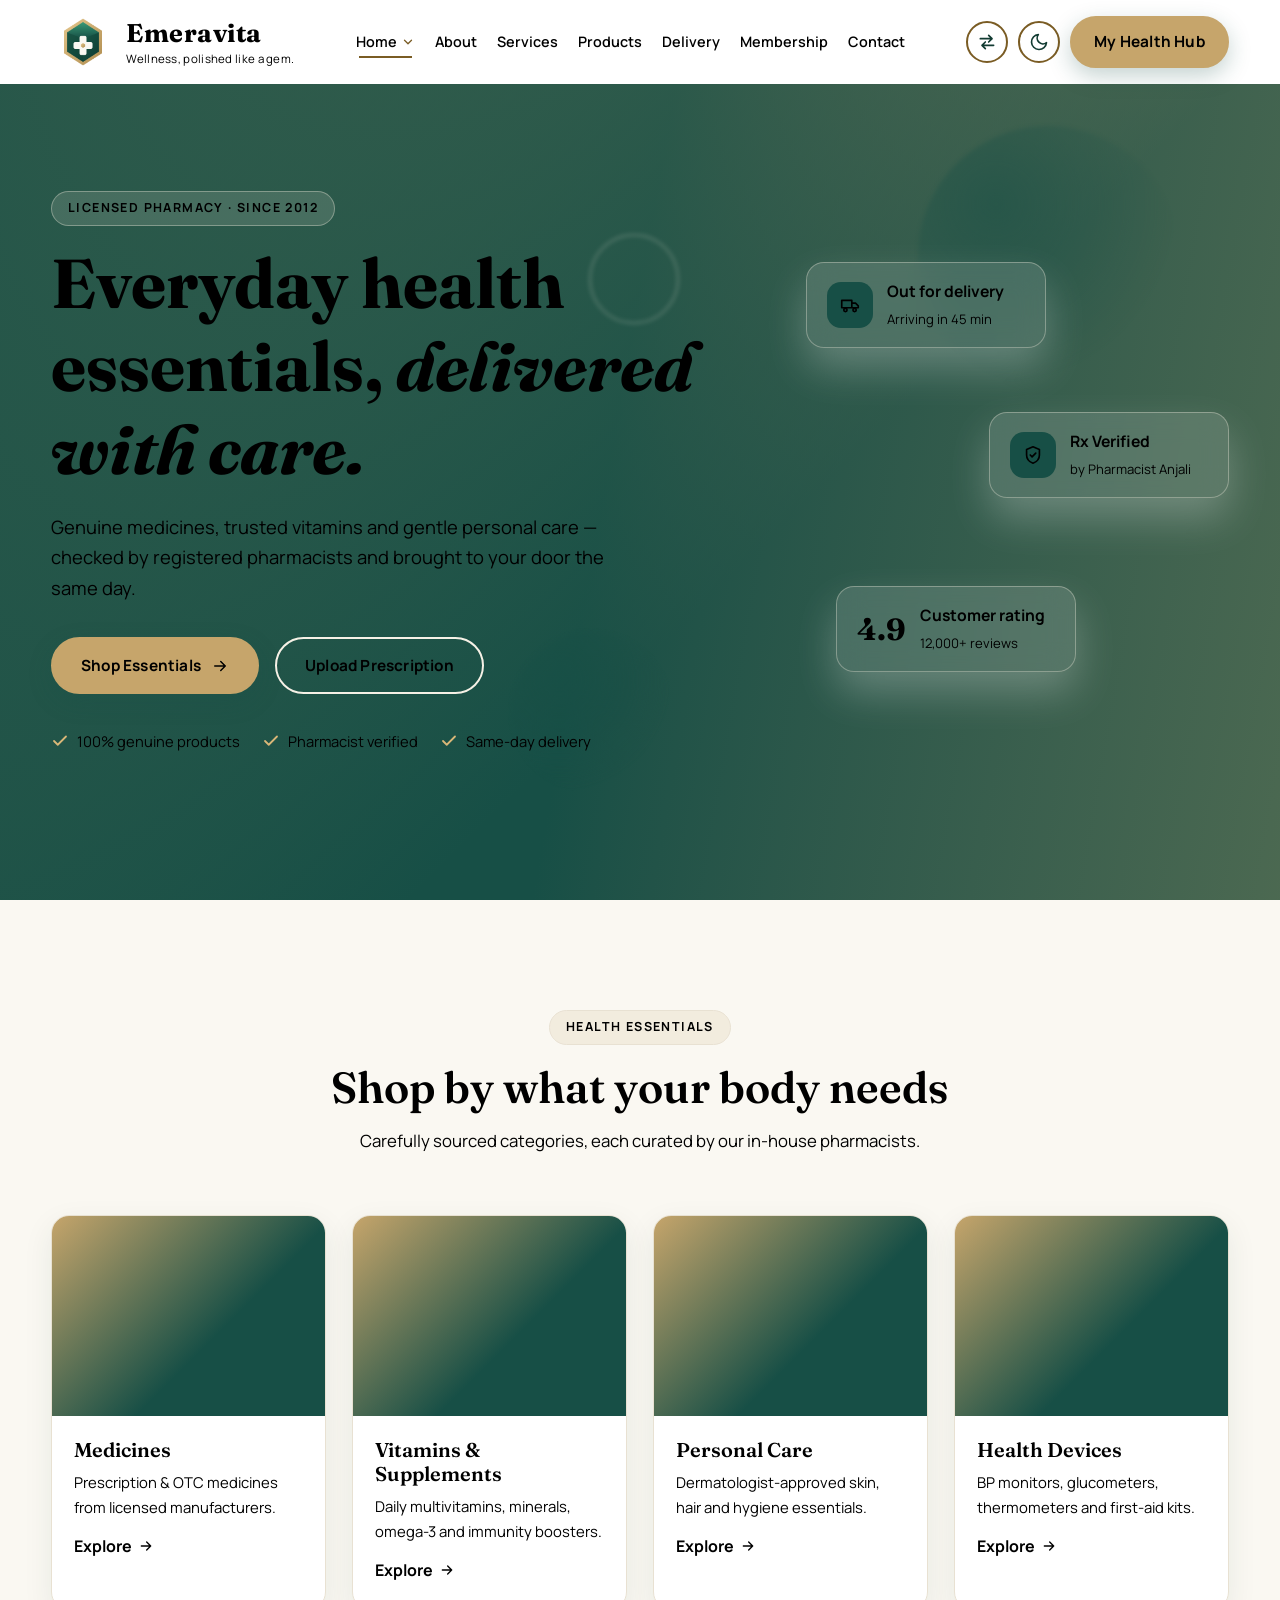
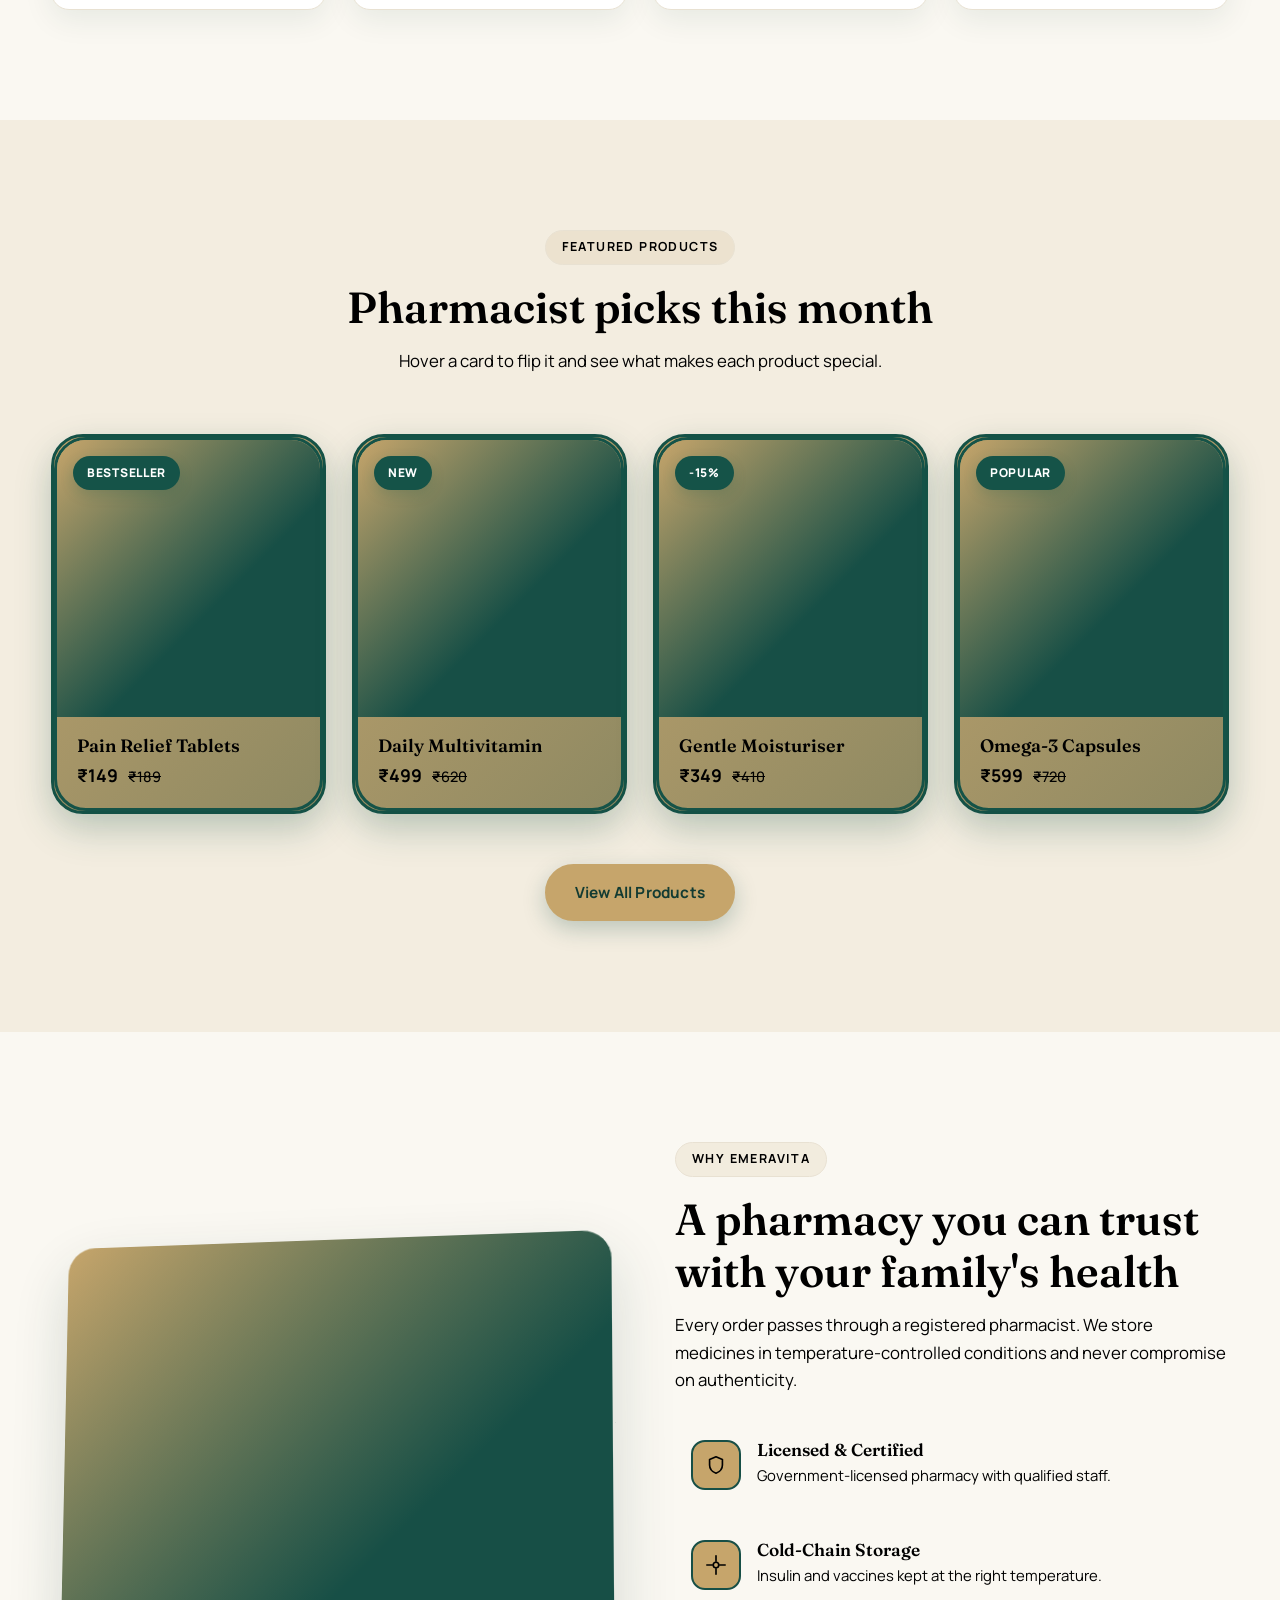
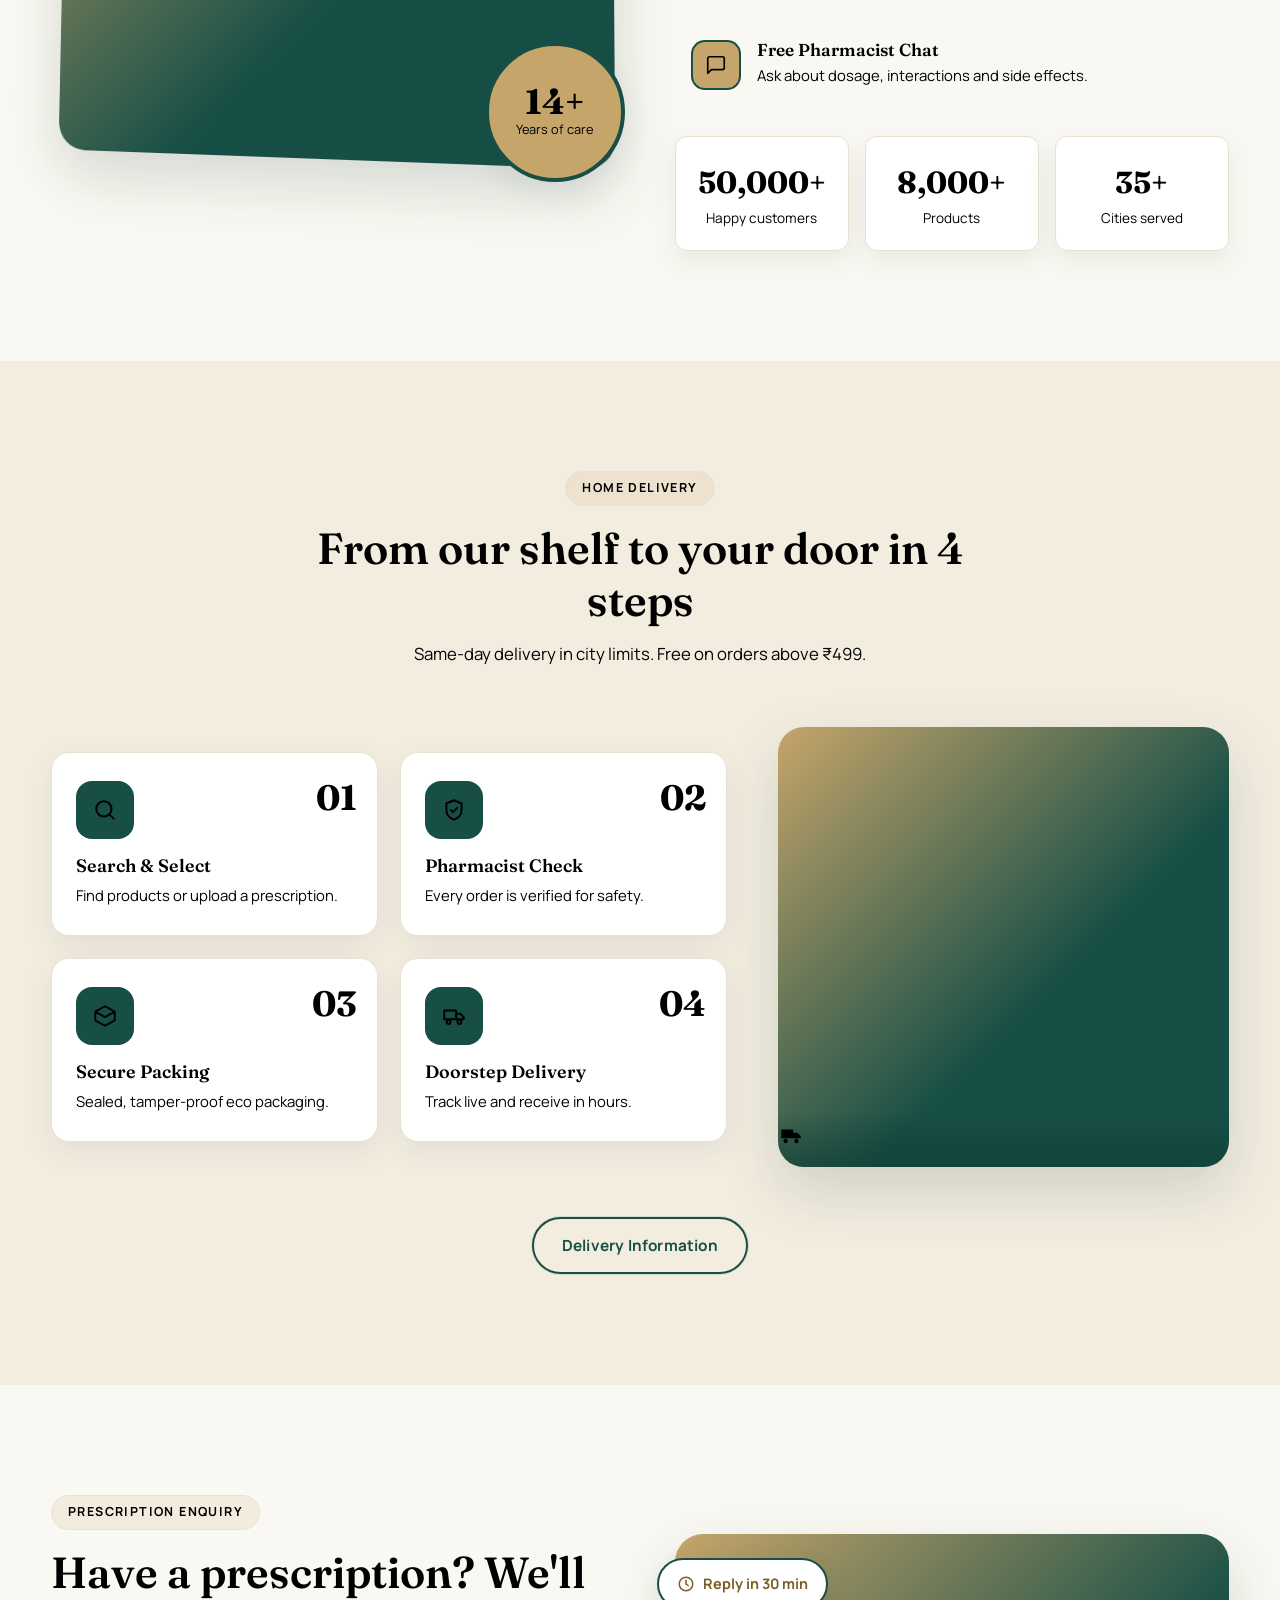
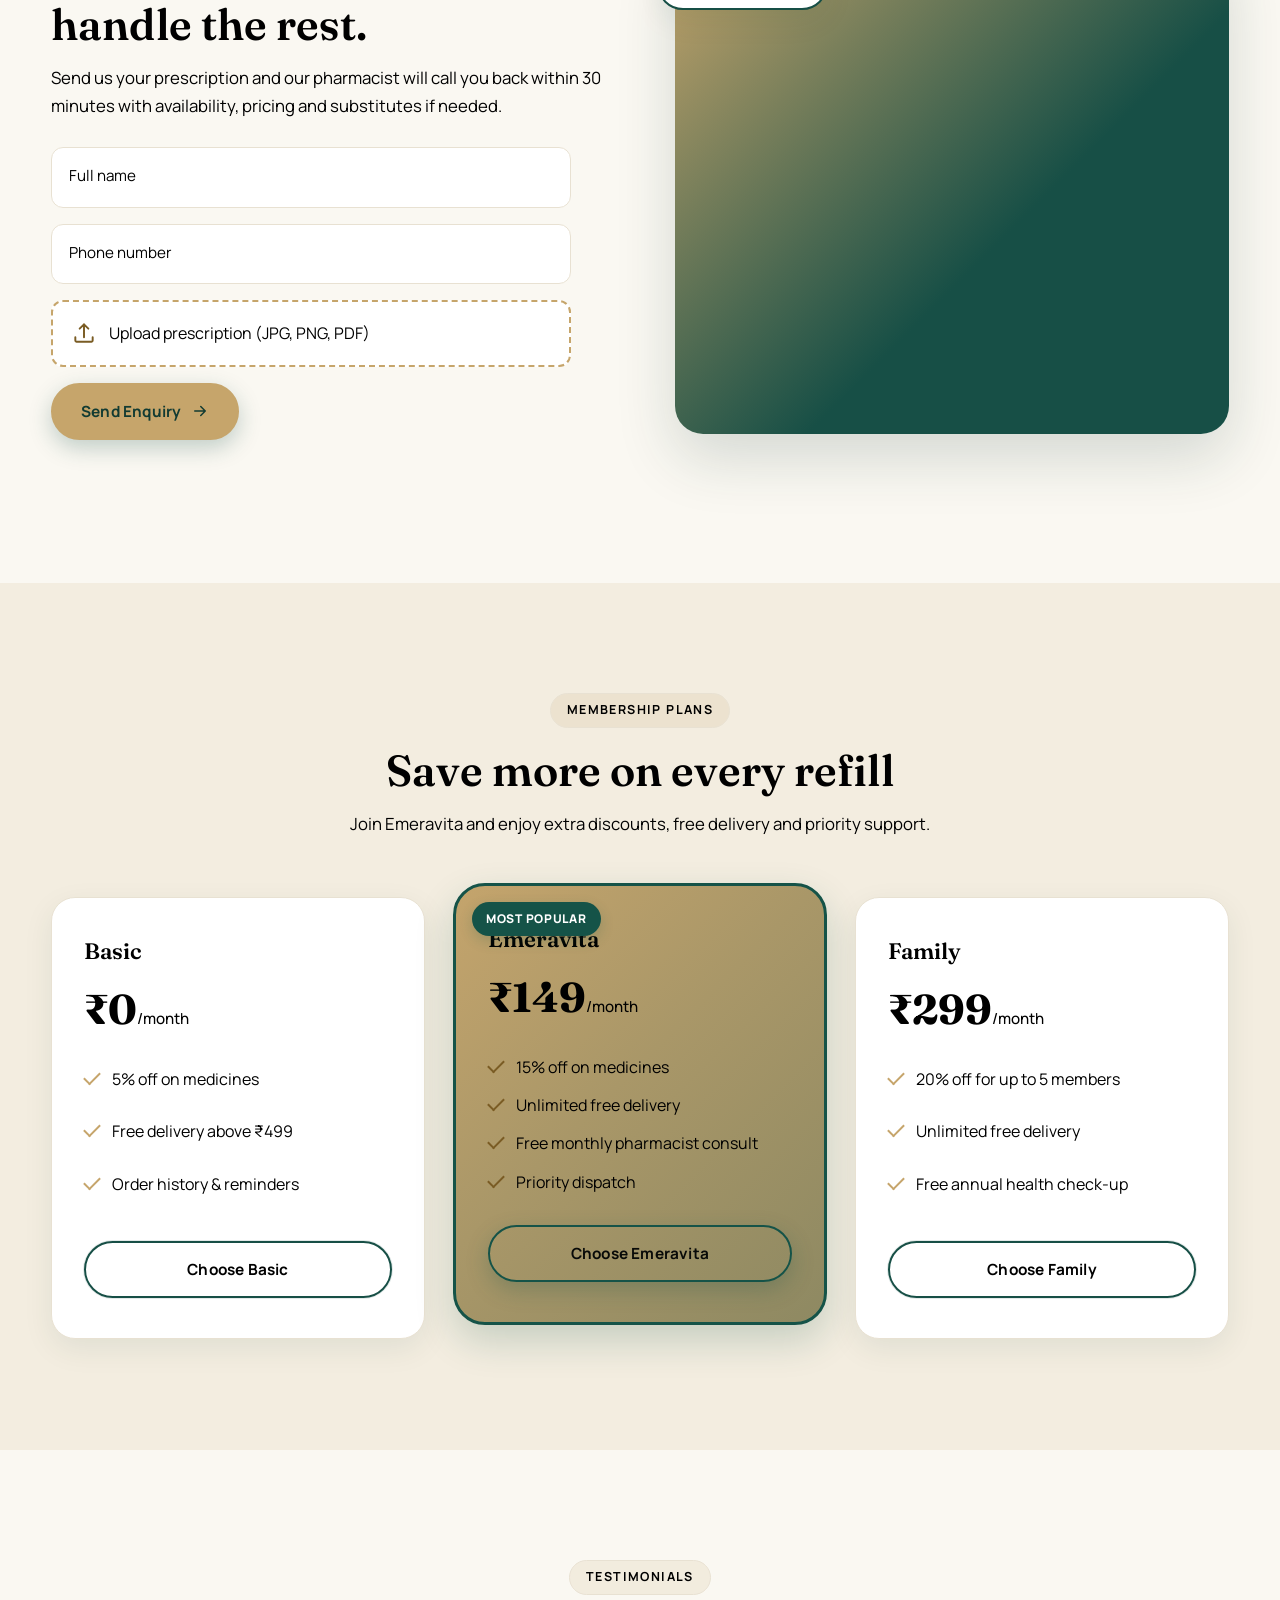
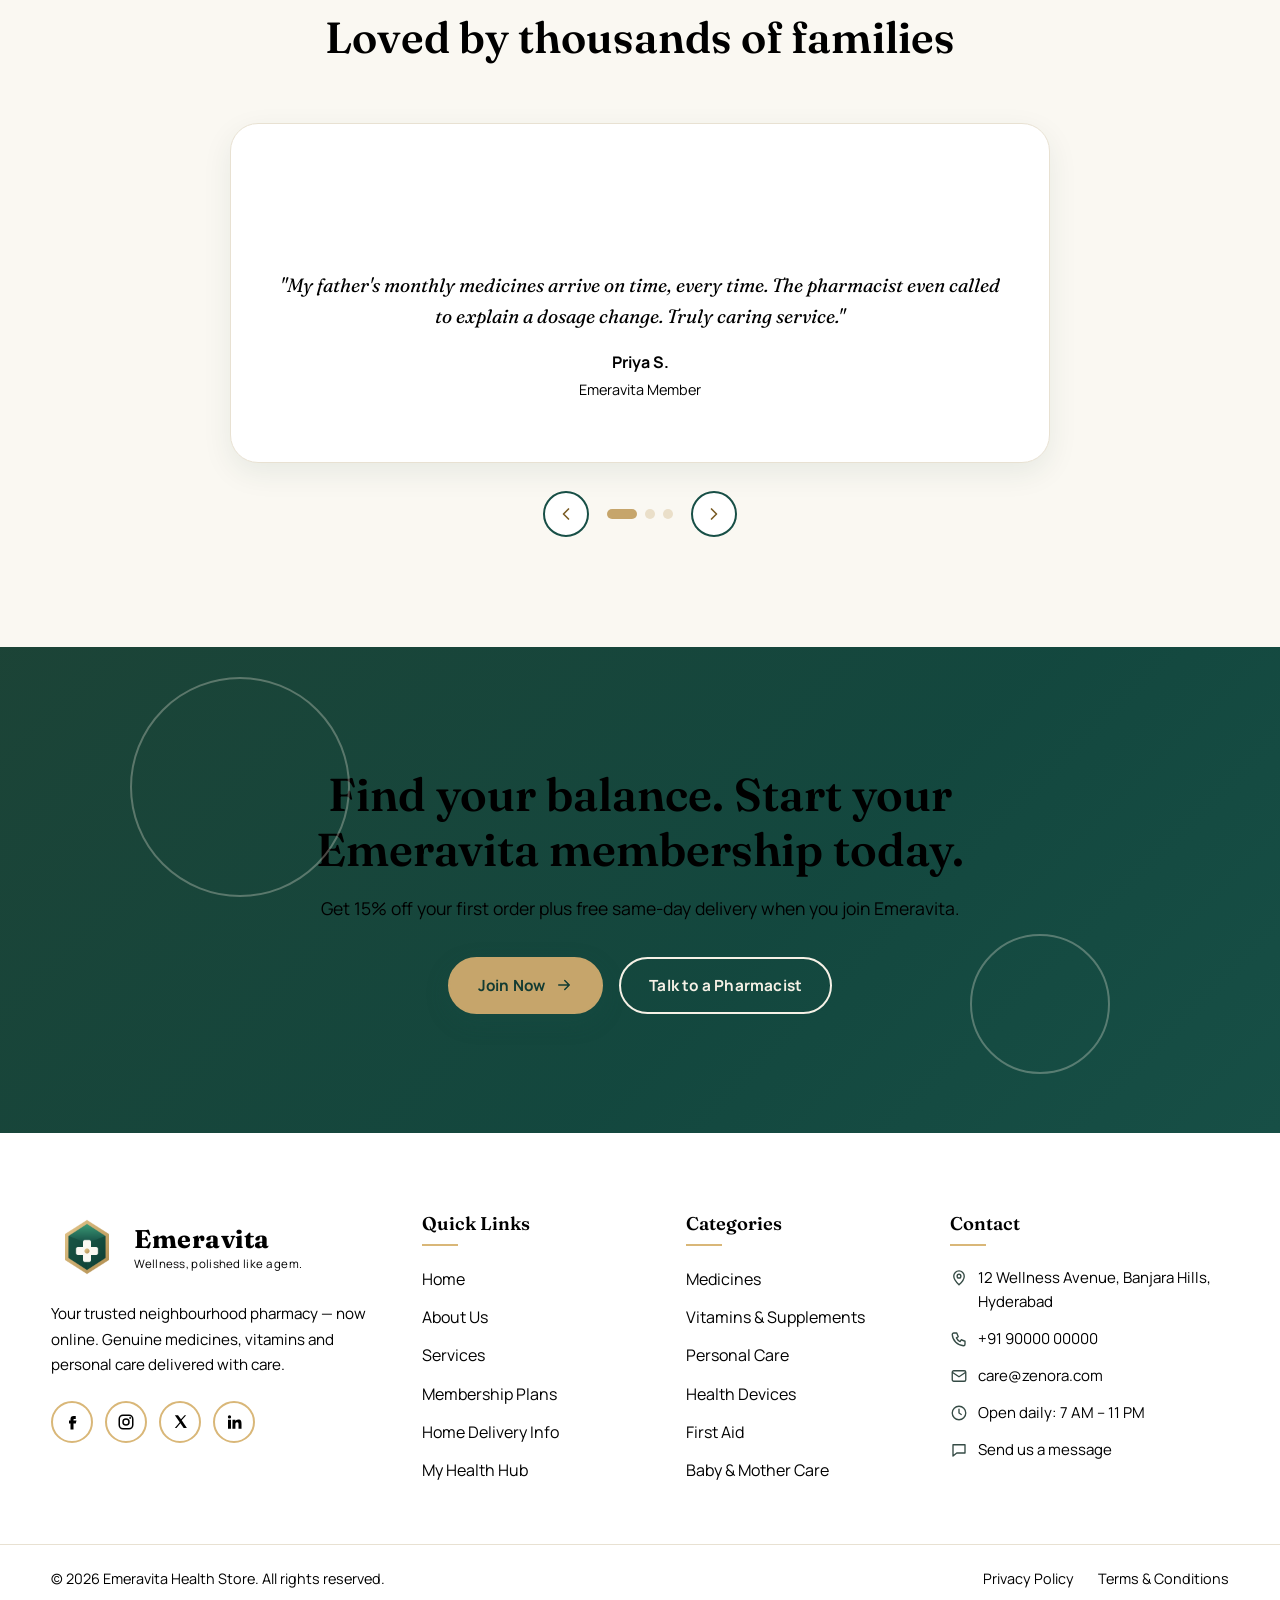
==== commit acd93e22: "responsive update" ====
--- a/index.html
+++ b/index.html
@@ -22,6 +22,7 @@
     })();
   </script>
   <link rel="stylesheet" href="style.css" />
+  <link rel="stylesheet" href="special-cards.css" />
 </head>
 <body>
 
@@ -70,7 +71,7 @@
           <svg class="icon-sun" viewBox="0 0 24 24" width="20" height="20" aria-hidden="true"><circle cx="12" cy="12" r="4.5" fill="none" stroke="currentColor" stroke-width="2"/><path d="M12 2v2m0 16v2M4.9 4.9l1.4 1.4m11.4 11.4l1.4 1.4M2 12h2m16 0h2M4.9 19.1l1.4-1.4M17.7 6.3l1.4-1.4" stroke="currentColor" stroke-width="2" stroke-linecap="round"/></svg>
         </button>
         <!-- The ONLY header CTA -->
-        <a href="login.html" class="btn btn-primary header-cta">Member Login</a>
+        <a href="login.html" class="btn btn-primary header-cta">My Health Hub</a>
         <button class="icon-btn menu-toggle" id="menuToggle" aria-label="Open menu" aria-expanded="false">
           <span></span><span></span><span></span>
         </button>
@@ -180,10 +181,10 @@
         </div>
 
         <div class="product-grid">
-          <article class="flip-card reveal" data-anim="flip-in">
+          <article class="flip-card special-card reveal" data-anim="flip-in">
             <div class="flip-inner">
               <div class="flip-front">
-                <div class="prod-media"><img src="https://images.unsplash.com/photo-1471864190281-a93a3070b6de?auto=format&fit=crop&w=600&q=80" alt="Pain relief tablets" loading="lazy" onerror="this.classList.add('img-fallback')" /><span class="badge">Bestseller</span></div>
+                <div class="prod-media"><img src="https://images.unsplash.com/photo-1471864190281-a93a3070b6de?auto=format&fit=crop&w=600&q=80" alt="Pain relief tablets" loading="lazy" onerror="this.classList.add('img-fallback')" /><span class="badge special-badge">Bestseller</span></div>
                 <div class="prod-body"><h3>Pain Relief Tablets</h3><p class="price">₹149 <s>₹189</s></p></div>
               </div>
               <div class="flip-back">
@@ -193,10 +194,10 @@
               </div>
             </div>
           </article>
-          <article class="flip-card reveal" data-anim="flip-in">
+          <article class="flip-card special-card reveal" data-anim="flip-in">
             <div class="flip-inner">
               <div class="flip-front">
-                <div class="prod-media"><img src="https://images.unsplash.com/photo-1607619056574-7b8d3ee536b2?auto=format&fit=crop&w=600&q=80" alt="Daily multivitamin" loading="lazy" onerror="this.classList.add('img-fallback')" /><span class="badge">New</span></div>
+                <div class="prod-media"><img src="https://images.unsplash.com/photo-1607619056574-7b8d3ee536b2?auto=format&fit=crop&w=600&q=80" alt="Daily multivitamin" loading="lazy" onerror="this.classList.add('img-fallback')" /><span class="badge special-badge">New</span></div>
                 <div class="prod-body"><h3>Daily Multivitamin</h3><p class="price">₹499 <s>₹620</s></p></div>
               </div>
               <div class="flip-back">
@@ -206,10 +207,10 @@
               </div>
             </div>
           </article>
-          <article class="flip-card reveal" data-anim="flip-in">
+          <article class="flip-card special-card reveal" data-anim="flip-in">
             <div class="flip-inner">
               <div class="flip-front">
-                <div class="prod-media"><img src="https://images.unsplash.com/photo-1612532275214-e4ca76d0e4d1?auto=format&fit=crop&w=600&q=80" alt="Gentle skin moisturiser" loading="lazy" onerror="this.classList.add('img-fallback')" /><span class="badge">-15%</span></div>
+                <div class="prod-media"><img src="https://images.unsplash.com/photo-1612532275214-e4ca76d0e4d1?auto=format&fit=crop&w=600&q=80" alt="Gentle skin moisturiser" loading="lazy" onerror="this.classList.add('img-fallback')" /><span class="badge special-badge">-15%</span></div>
                 <div class="prod-body"><h3>Gentle Moisturiser</h3><p class="price">₹349 <s>₹410</s></p></div>
               </div>
               <div class="flip-back">
@@ -219,10 +220,10 @@
               </div>
             </div>
           </article>
-          <article class="flip-card reveal" data-anim="flip-in">
+          <article class="flip-card special-card reveal" data-anim="flip-in">
             <div class="flip-inner">
               <div class="flip-front">
-                <div class="prod-media"><img src="https://images.unsplash.com/photo-1585435557343-3b092031a831?auto=format&fit=crop&w=600&q=80" alt="Omega-3 fish oil capsules" loading="lazy" onerror="this.classList.add('img-fallback')" /><span class="badge">Popular</span></div>
+                <div class="prod-media"><img src="https://images.unsplash.com/photo-1585435557343-3b092031a831?auto=format&fit=crop&w=600&q=80" alt="Omega-3 fish oil capsules" loading="lazy" onerror="this.classList.add('img-fallback')" /><span class="badge special-badge">Popular</span></div>
                 <div class="prod-body"><h3>Omega-3 Capsules</h3><p class="price">₹599 <s>₹720</s></p></div>
               </div>
               <div class="flip-back">
@@ -235,7 +236,7 @@
         </div>
 
         <div class="center-btn reveal" data-anim="fade-up">
-          <a href="products.html" class="btn btn-secondary">View All Products</a>
+          <a href="products.html" class="btn btn-primary">View All Products</a>
         </div>
       </div>
     </section>
@@ -353,8 +354,8 @@
             </ul>
             <a href="membership.html" class="btn btn-secondary">Choose Basic</a>
           </div>
-          <div class="plan plan-featured tilt reveal" data-anim="rise-3d">
-            <span class="plan-tag">Most Popular</span>
+          <div class="plan plan-featured special-card tilt reveal" data-anim="rise-3d">
+            <span class="plan-tag special-badge">Most Popular</span>
             <h3>Emeravita</h3>
             <p class="plan-price">₹149<span>/month</span></p>
             <ul>
@@ -464,7 +465,7 @@
           <li><a href="services.html">Services</a></li>
           <li><a href="membership.html">Membership Plans</a></li>
           <li><a href="delivery.html">Home Delivery Info</a></li>
-          <li><a href="login.html">Member Login</a></li>
+          <li><a href="login.html">My Health Hub</a></li>
         </ul>
       </div>
 
--- a/style.css
+++ b/style.css
@@ -355,23 +355,29 @@
 .icon-btn:hover { background: var(--chrome-accent); color: var(--chrome-accent-text); transform: rotate(180deg); }
 #themeToggle:hover { transform: rotate(-25deg) scale(1.08); }
 .site-header .header-cta {
-  background: var(--chrome-accent);
-  border-color: var(--chrome-accent);
+  background: var(--btn-primary-bg);
+  border-color: var(--btn-border);
   color: var(--chrome-accent-text);
 }
 .site-header .header-cta:hover, .site-header .header-cta:focus-visible {
-  background: var(--chrome-hover);
-  border-color: var(--chrome-hover);
+  background: var(--btn-hover-bg);
+  border-color: var(--btn-hover-bg);
   color: var(--on-hover);
 }
 [data-theme="dark"] .site-header .header-cta:hover,
 [data-theme="dark"] .site-header .header-cta:focus-visible { color: var(--on-hover); }
+[data-theme] .site-header .header-cta,
+[data-theme] .site-header .header-cta:hover,
+[data-theme] .site-header .header-cta:focus-visible {
+  color: #000;
+  -webkit-text-fill-color: #000;
+}
 .icon-sun { display: none; }
 [data-theme="dark"] .icon-sun { display: block; }
 [data-theme="dark"] .icon-moon { display: none; }
 .header-cta { padding: 11px 22px; }
 
-.menu-toggle { display: none; flex-direction: column; gap: 5px; }
+.menu-toggle { display: none; flex-direction: column; align-items: center; justify-content: center; gap: 5px; }
 .menu-toggle span { width: 18px; height: 2px; background: currentColor; border-radius: 2px; transition: transform .3s, opacity .3s; }
 .menu-toggle.active span:nth-child(1) { transform: translateY(7px) rotate(45deg); }
 .menu-toggle.active span:nth-child(2) { opacity: 0; }
@@ -732,7 +738,7 @@
 @keyframes badgeSpin { 0%, 70%, 100% { transform: rotateY(0); } 85% { transform: rotateY(360deg); } }
 
 /* ---------- 18. Responsive ---------- */
-/* Laptop widths: tighten the nav so the brand, links and Member Login CTA always fit in one row */
+/* Laptop widths: tighten the nav so the brand, links and My Health Hub CTA always fit in one row */
 @media (min-width: 1241px) and (max-width: 1480px) {
   .header-inner { gap: 18px; }
   .nav-list { gap: 2px; }
@@ -793,14 +799,30 @@
   .slides { min-height: 420px; }
   .footer-bottom-inner { flex-direction: column; text-align: center; }
 }
+@media (max-width: 640px) {
+  .header-cta { display: none; }
+}
 
 /* very small phones – header & footer logo still shrink together */
 @media (max-width: 340px) {
-  :root { --logo-h: 40px; }
-  .site-header .brand-name { font-size: 1.05rem !important; }
-  .header-inner { gap: 6px; }
-  .icon-btn { width: 32px; height: 32px; }
-  .site-header .brand-tagline { max-width: 96px; }
+  :root { --logo-h: 32px; }
+  .site-header .brand { gap: 4px; }
+  .site-header .brand-logo-wrap { height: 40px; }
+  .site-header .brand-logo { height: 32px; }
+  .site-header .brand-name { font-size: .95rem !important; }
+  .site-header .brand-tagline { display: none; }
+  .header-inner { gap: 4px; }
+  .header-actions { gap: 2px; }
+  .icon-btn { width: 28px; height: 28px; }
+}
+@media (max-width: 260px) {
+  .site-header .brand { gap: 2px; }
+  .header-inner { gap: 2px; }
+  .header-actions { gap: 0; }
+  .icon-btn { width: 26px; height: 26px; }
+}
+@media (max-width: 240px) {
+  .icon-btn { width: 24px; height: 24px; }
 }
 
 @media (prefers-reduced-motion: reduce) {
@@ -827,4 +849,84 @@
 [data-theme="light"] .hero :is(h1, h2, h3, h4, p, li, span, small, strong, em, dt, dd, a, label):not(.btn *):not(svg *) {
   color: #000 !important;
   -webkit-text-fill-color: #000 !important;
+}
+
+:is(
+  [class*="card"],
+  [class*="panel"],
+  [class$="-plan"],
+  [class$="-step"],
+  [class$="-tile"],
+  [class$="-pillar"],
+  [class$="-benefit"],
+  [class$="-feature"],
+  [class$="-impact"],
+  .card,
+  .panel,
+  .step,
+  .plan,
+  .plan-featured,
+  .cat-card,
+  .flip-card
+):not(.special-card),
+:is(
+  [class*="card"],
+  [class*="panel"],
+  [class$="-plan"],
+  [class$="-step"],
+  [class$="-tile"],
+  [class$="-pillar"],
+  [class$="-benefit"],
+  [class$="-feature"],
+  [class$="-impact"],
+  .card,
+  .panel,
+  .step,
+  .plan,
+  .plan-featured,
+  .cat-card,
+  .flip-card
+):not(.special-card) :not(button):not(button *):not(.btn):not(.btn *):not(svg):not(svg *) {
+  color: #000 !important;
+  -webkit-text-fill-color: #000 !important;
+}
+
+[data-theme="dark"] :is(
+  [class*="card"],
+  [class*="panel"],
+  [class$="-plan"],
+  [class$="-step"],
+  [class$="-tile"],
+  [class$="-pillar"],
+  [class$="-benefit"],
+  [class$="-feature"],
+  [class$="-impact"],
+  .card,
+  .panel,
+  .step,
+  .plan,
+  .plan-featured,
+  .cat-card,
+  .flip-card
+):not(.special-card),
+[data-theme="dark"] :is(
+  [class*="card"],
+  [class*="panel"],
+  [class$="-plan"],
+  [class$="-step"],
+  [class$="-tile"],
+  [class$="-pillar"],
+  [class$="-benefit"],
+  [class$="-feature"],
+  [class$="-impact"],
+  .card,
+  .panel,
+  .step,
+  .plan,
+  .plan-featured,
+  .cat-card,
+  .flip-card
+):not(.special-card) :not(button):not(button *):not(.btn):not(.btn *):not(svg):not(svg *) {
+  color: #fff !important;
+  -webkit-text-fill-color: #fff !important;
 }
--- a/special-cards.css
+++ b/special-cards.css
@@ -0,0 +1,140 @@
+:root {
+  --special-card-primary: #B6A071;
+  --special-card-gradient: linear-gradient(135deg, #C4A46C 0%, #A99768 45%, #8E8962 100%);
+  --special-border: #155348;
+  --special-text: #080A08;
+  --special-secondary-text: #17231D;
+  --special-icon: #80632B;
+  --special-badge-text: #FFFFFF;
+}
+
+.special-card.special-card {
+  background: var(--special-card-gradient, var(--special-card-primary)) !important;
+  border: 3px solid var(--special-border) !important;
+  border-radius: 32px !important;
+  box-shadow: 0 16px 38px rgba(21, 83, 72, .2) !important;
+  color: var(--special-text) !important;
+}
+
+.special-card.special-card:hover {
+  border-color: var(--special-border) !important;
+  box-shadow: 0 22px 46px rgba(21, 83, 72, .28) !important;
+}
+
+.special-card.special-card :is(.flip-front, .flip-back) {
+  background: var(--special-card-gradient) !important;
+  border: 3px solid var(--special-border) !important;
+  border-radius: 32px !important;
+  color: var(--special-text) !important;
+}
+
+.special-card.special-card :is(.mb-plan-body, .ph-bundle-body) {
+  background: transparent !important;
+}
+
+.special-card.special-card.special-card * {
+  color: var(--special-secondary-text) !important;
+}
+
+.special-card.special-card.special-card :is(h1, h2, h3, h4, .price, .plan-price, .mb-amt, .sd-price-amount strong) {
+  color: var(--special-text) !important;
+}
+
+.special-card.special-card.special-card svg {
+  color: var(--special-icon) !important;
+}
+
+.special-badge {
+  position: absolute !important;
+  inset-block-start: 16px !important;
+  inset-inline-start: 16px !important;
+  inset-inline-end: auto !important;
+  display: inline-flex !important;
+  align-items: center;
+  justify-content: center;
+  min-height: 32px;
+  padding: 7px 14px !important;
+  border: 0 !important;
+  border-radius: 999px !important;
+  background: var(--special-border) !important;
+  color: var(--special-badge-text) !important;
+  font-size: .75rem;
+  font-weight: 800 !important;
+  letter-spacing: .06em;
+  text-transform: uppercase;
+  white-space: nowrap;
+  box-shadow: 0 5px 14px rgba(21, 83, 72, .2);
+  z-index: 5;
+}
+
+.special-badge.plan-tag { translate: none !important; }
+.special-badge.dl-opt-ribbon { transform: none !important; }
+
+.special-card.special-card.special-card .special-badge,
+.special-badge.special-badge.special-badge {
+  color: var(--special-badge-text) !important;
+}
+
+.special-card.special-card.special-card :is(.btn, button) {
+  border: 2px solid var(--special-border) !important;
+  border-radius: 999px !important;
+  background: transparent !important;
+  color: var(--special-text) !important;
+  transition-duration: .3s;
+}
+
+.special-card.special-card.special-card :is(.btn, button)::before {
+  background: var(--special-border) !important;
+}
+
+.special-card.special-card.special-card :is(.btn, button) * {
+  color: currentColor !important;
+}
+
+.special-card.special-card.special-card :is(.btn, button):is(:hover, :focus-visible),
+.special-card.special-card.special-card :is(.btn, button).is-added {
+  border-color: var(--special-border) !important;
+  background: var(--special-border) !important;
+  color: #FFFFFF !important;
+}
+
+.mb-table thead .mb-col-hot {
+  background: var(--special-card-gradient) !important;
+  color: var(--special-text) !important;
+}
+
+.mb-table thead .mb-col-hot::after {
+  display: inline-block;
+  margin-block-start: 6px;
+  padding: 4px 10px;
+  border-radius: 999px;
+  background: var(--special-border);
+  color: var(--special-badge-text);
+}
+
+.mb-table td.mb-col-hot {
+  background: color-mix(in srgb, var(--special-card-primary) 34%, #FFFFFF) !important;
+  color: var(--special-secondary-text) !important;
+}
+
+.mb-table td.mb-col-hot svg {
+  color: var(--special-icon) !important;
+}
+
+html[data-theme="light"] body {
+  color: #000000 !important;
+}
+
+html[data-theme="light"] body :is(
+  h1, h2, h3, h4, h5, h6, p, li, dt, dd, figcaption, blockquote, cite,
+  small, strong, em, label, legend, th, td, summary, time, span, a,
+  input, textarea, select, option
+):not(button):not(button *):not(.btn):not(.btn *):not(.special-badge):not(.special-badge *) {
+  color: #000000 !important;
+  -webkit-text-fill-color: #000000 !important;
+}
+
+html[data-theme="light"] body :is(input, textarea, select)::placeholder {
+  color: #000000 !important;
+  opacity: 1;
+}
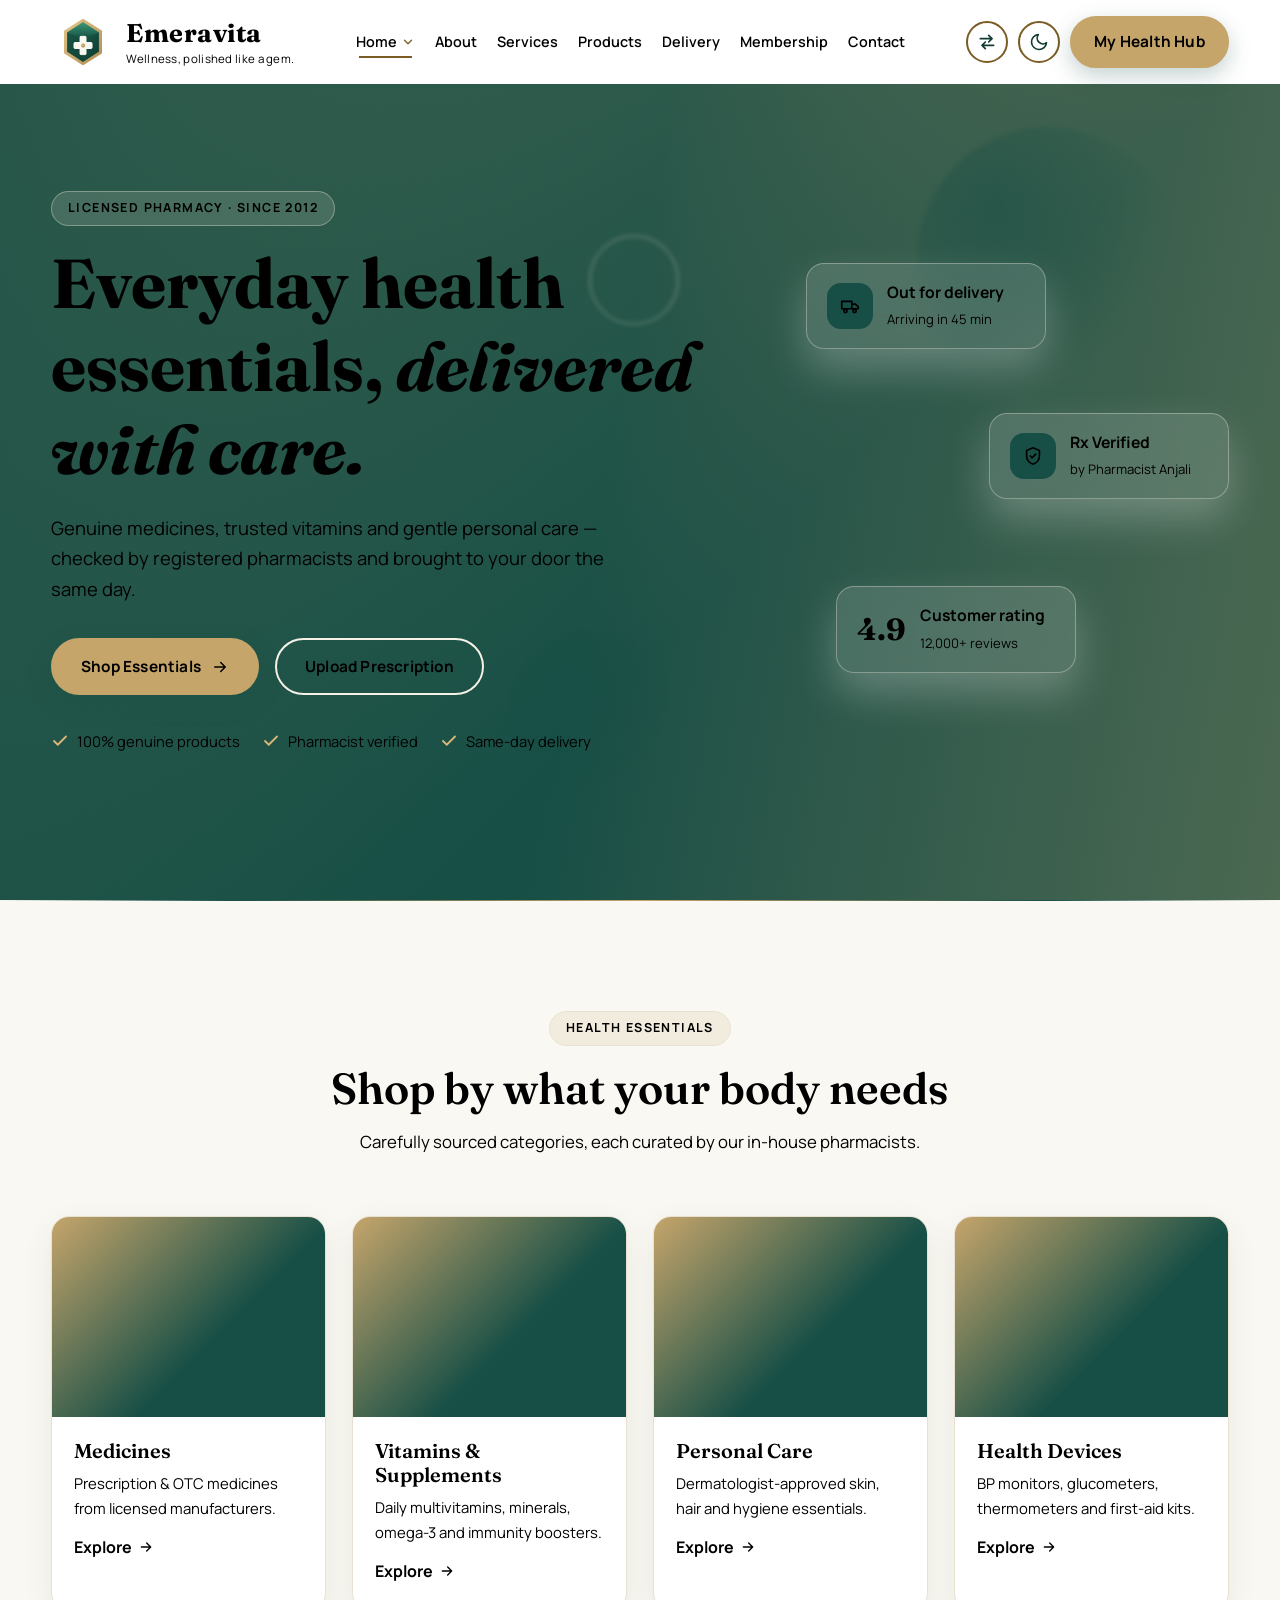
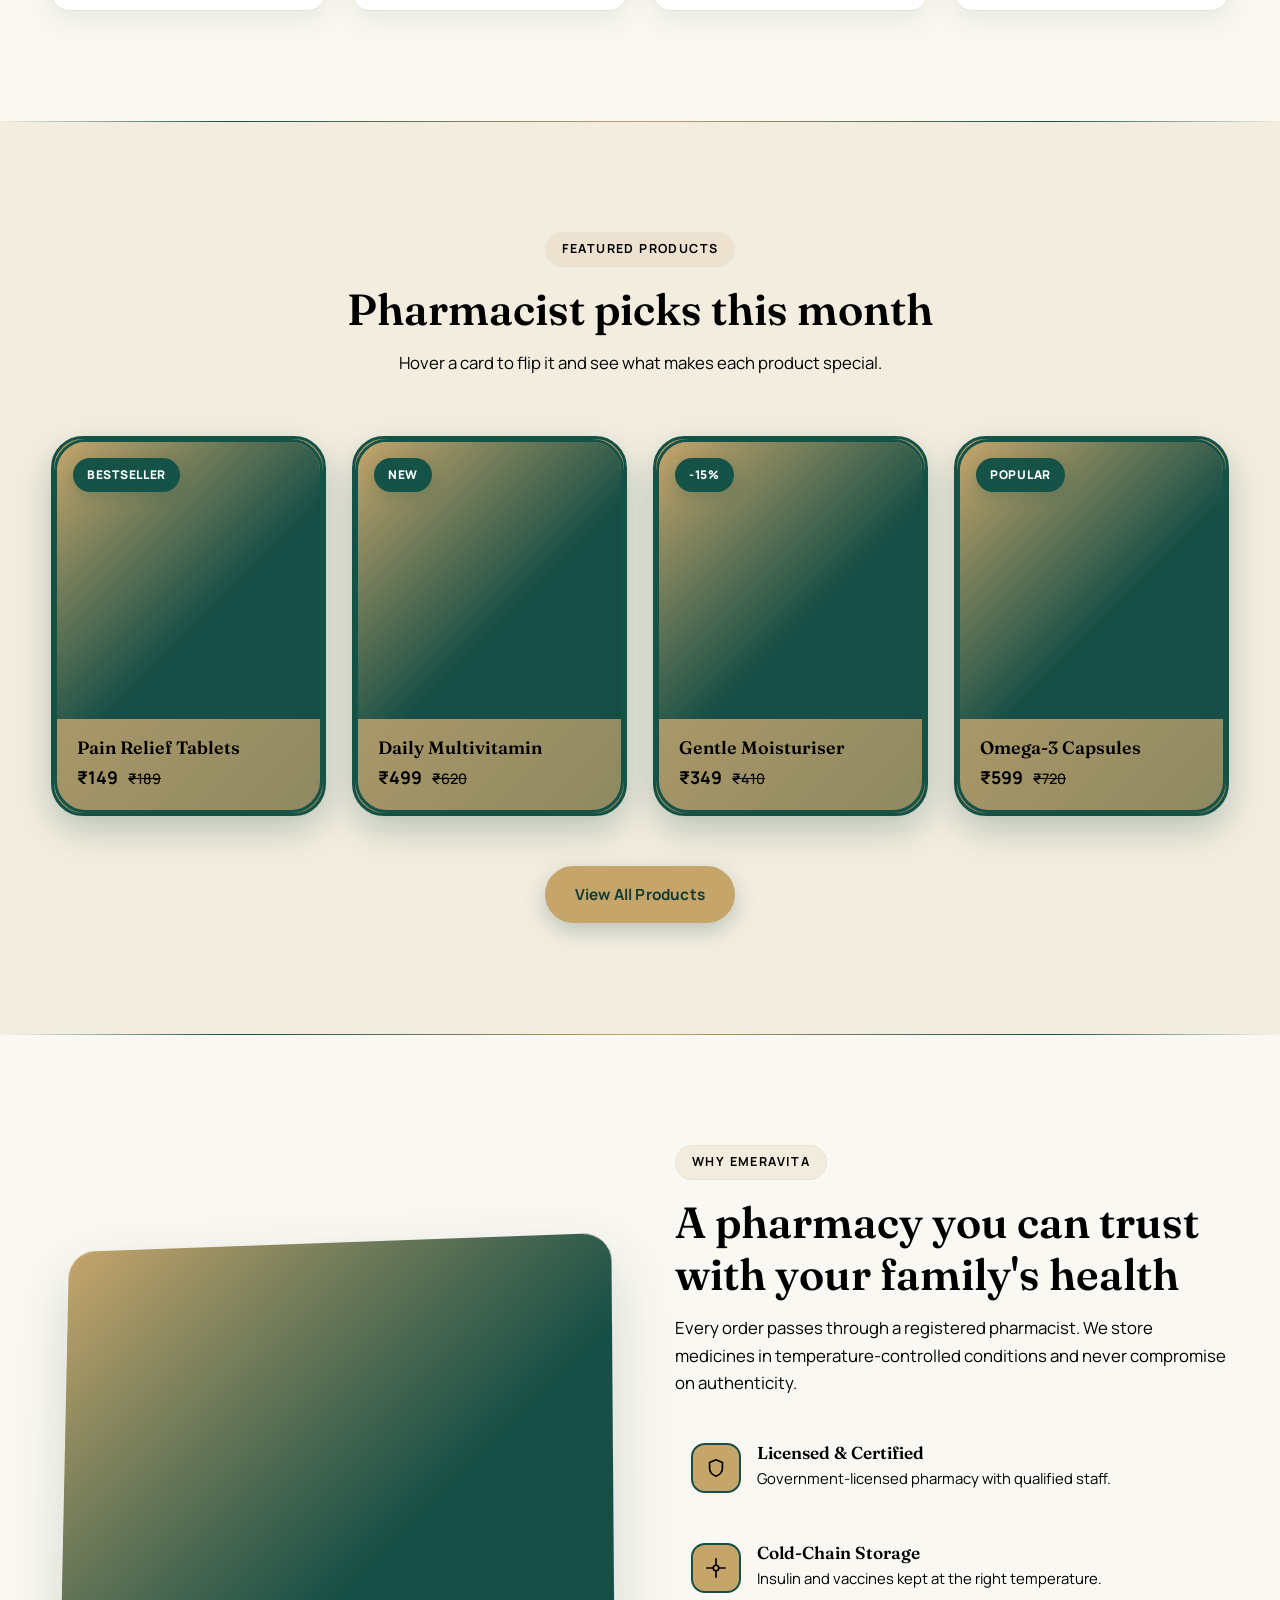
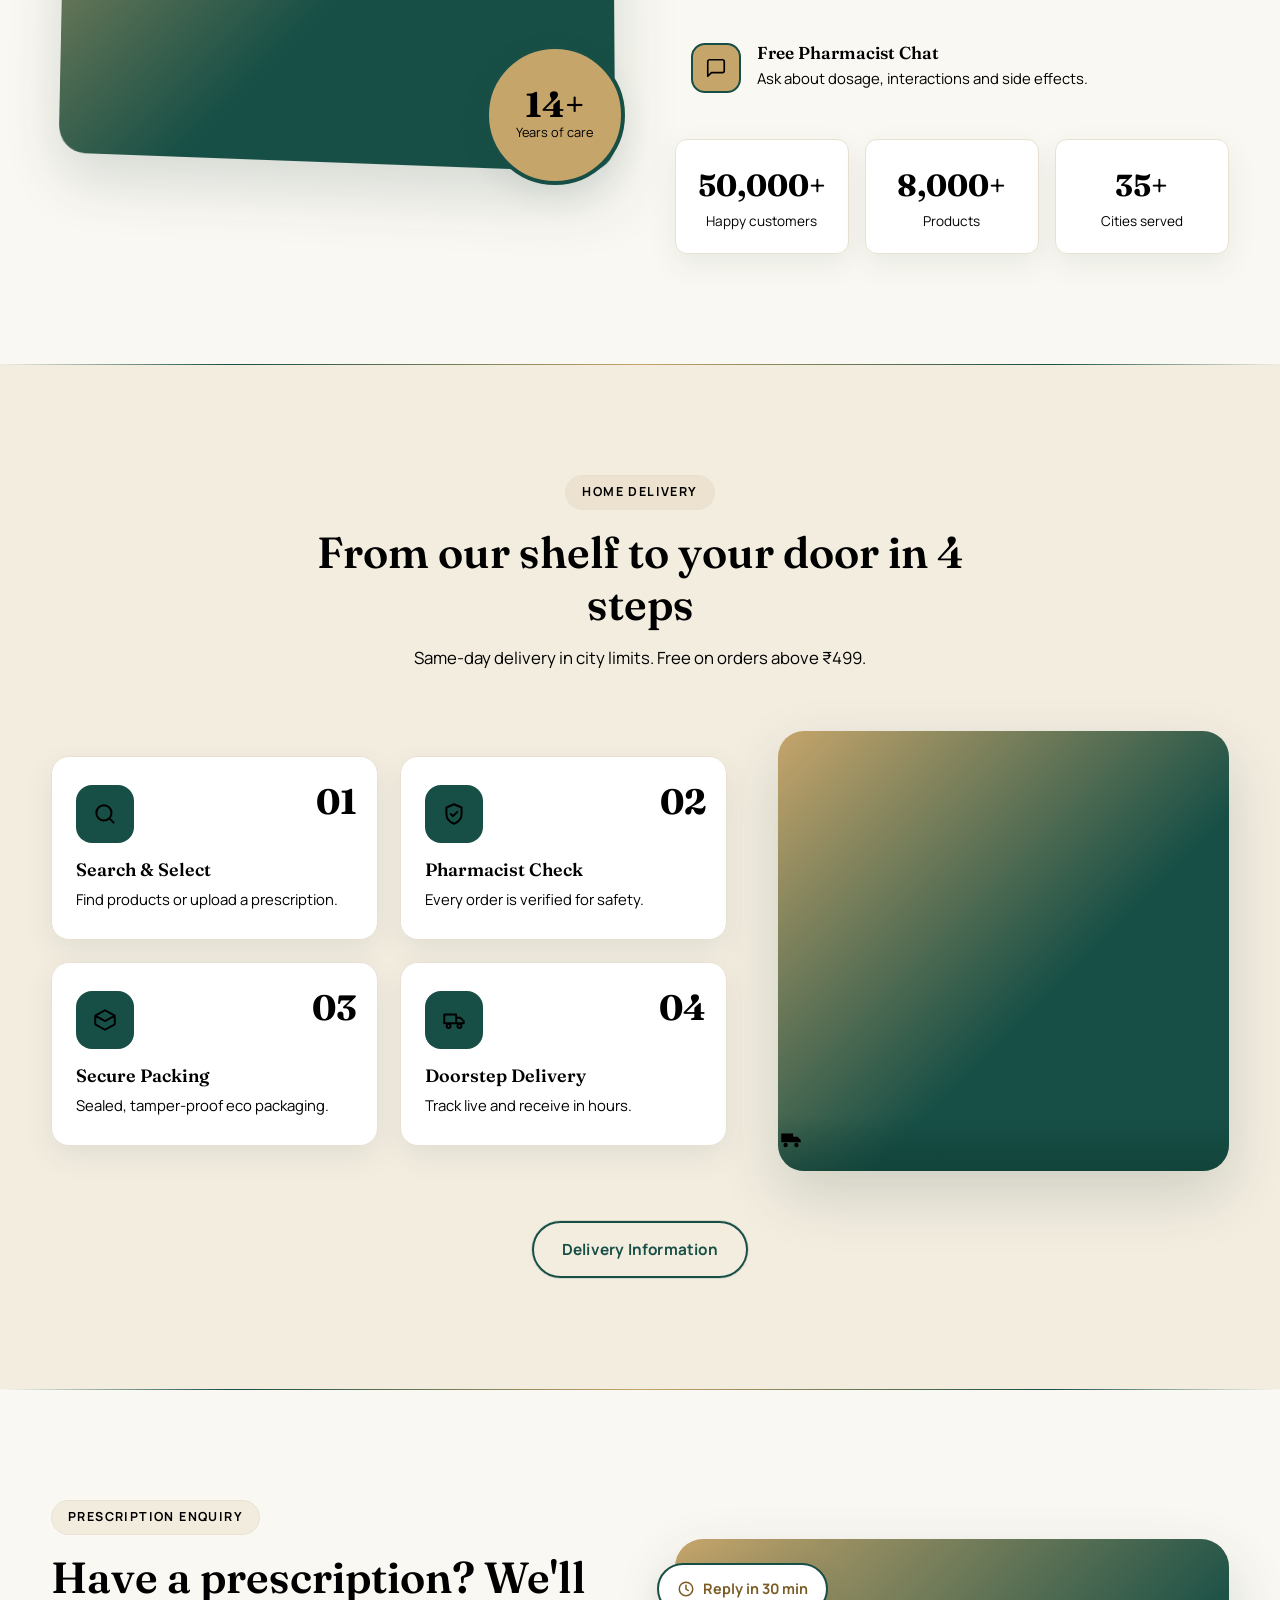
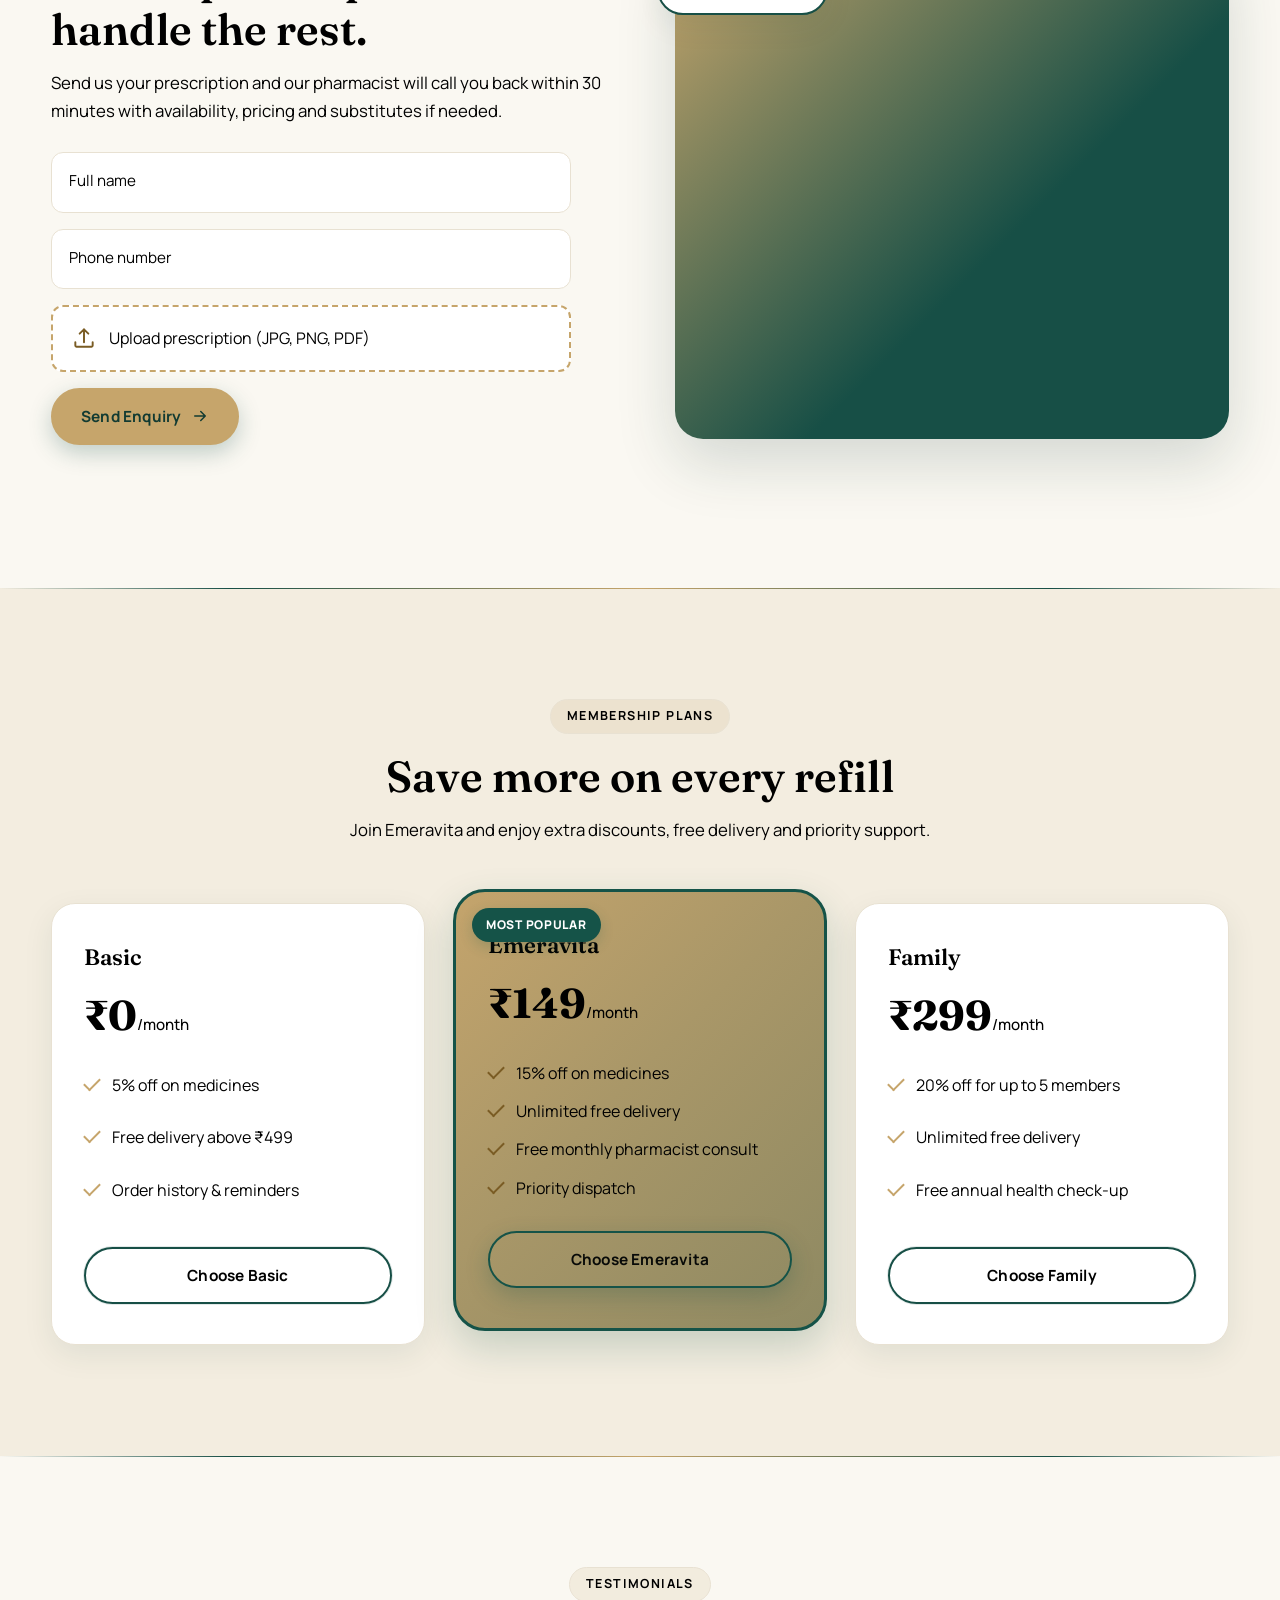
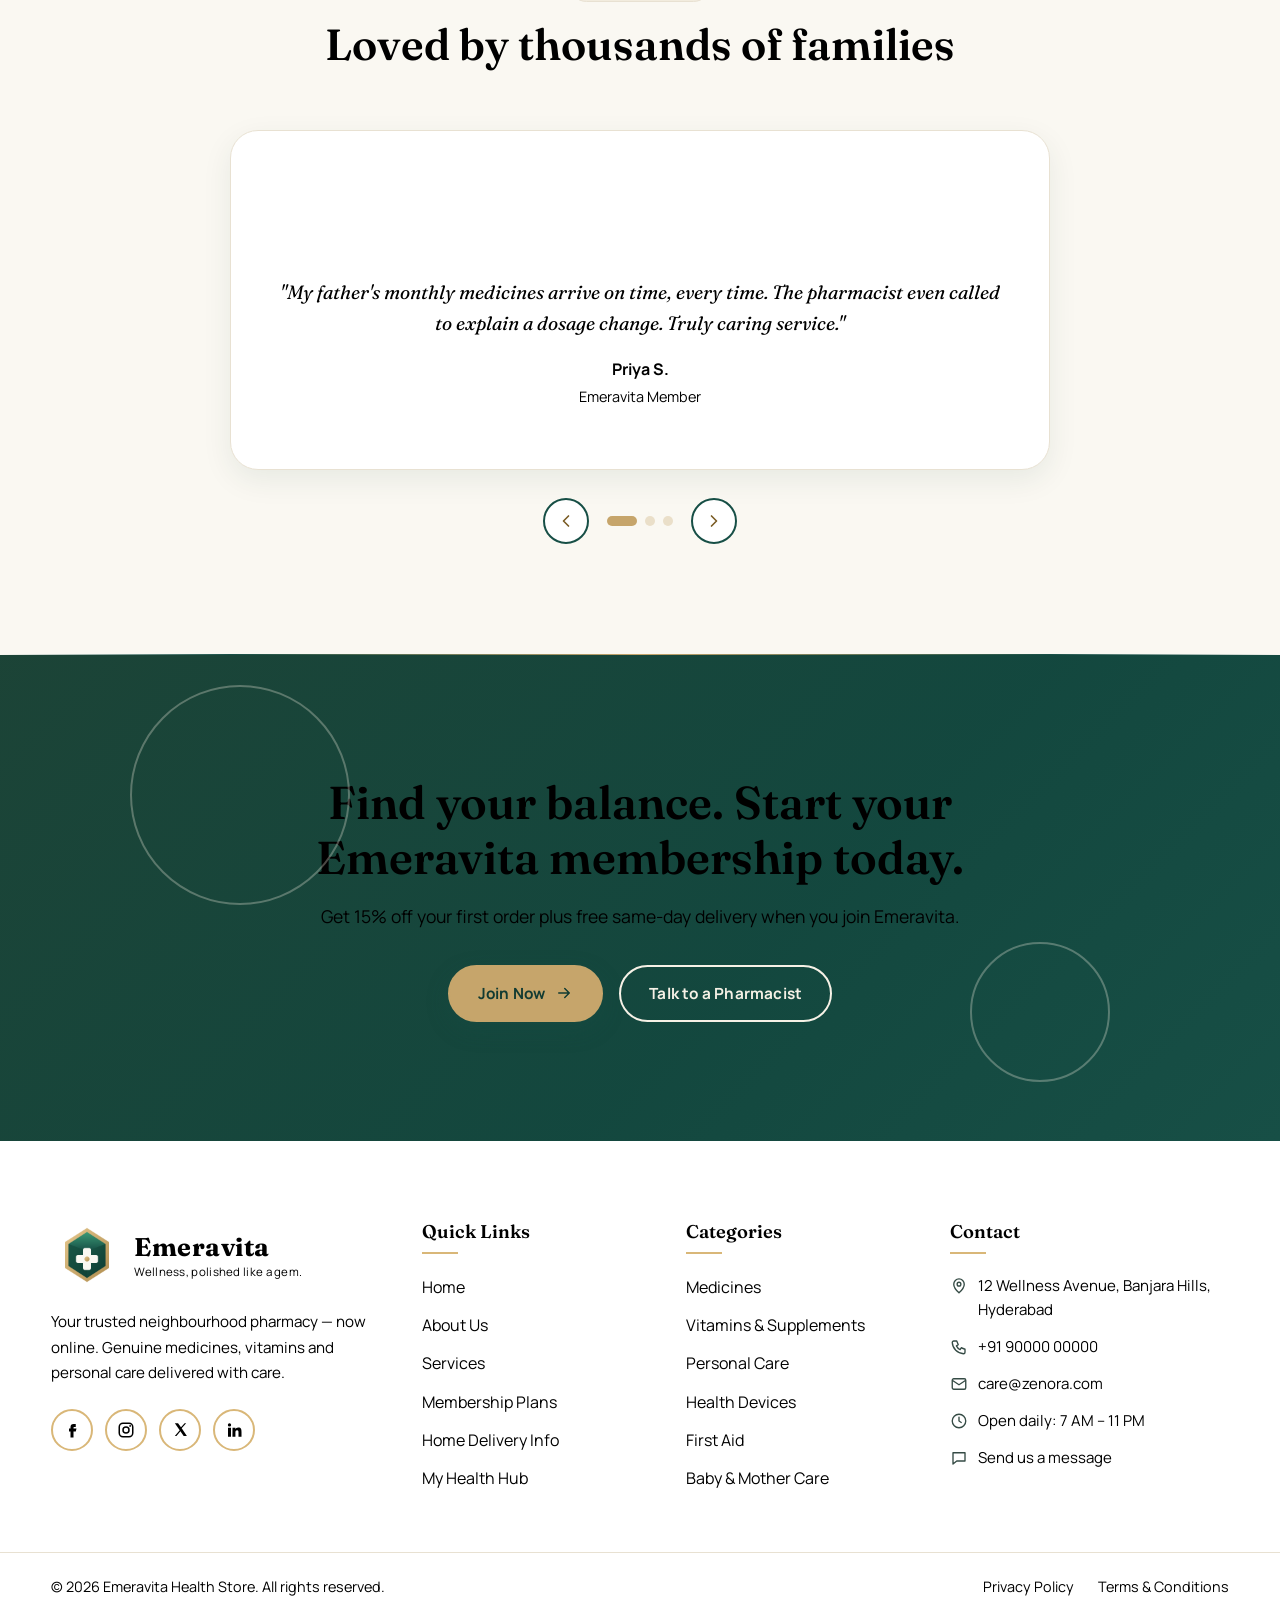
==== commit 5d7ae4e6: "responsive update" ====
--- a/index.html
+++ b/index.html
@@ -59,6 +59,7 @@
           <li class="nav-item"><a href="delivery.html" class="nav-link">Delivery</a></li>
           <li class="nav-item"><a href="membership.html" class="nav-link">Membership</a></li>
           <li class="nav-item"><a href="contact.html" class="nav-link">Contact</a></li>
+          <li class="nav-item mobile-nav-hub"><a href="login.html" class="btn btn-primary mobile-nav-hub-link">My Health Hub</a></li>
         </ul>
       </nav>
 
--- a/style.css
+++ b/style.css
@@ -161,6 +161,13 @@
   --ease: cubic-bezier(.22, .61, .36, 1);
   --font-head: "Fraunces", Georgia, serif;
   --font-body: "Manrope", system-ui, -apple-system, "Segoe UI", sans-serif;
+  --section-line-width: 1px;
+  --section-line: linear-gradient(90deg, transparent 0%, #174F46 18%, var(--primary) 50%, #174F46 82%, transparent 100%);
+}
+
+main > section {
+  border-block-start: var(--section-line-width) solid transparent;
+  border-image: var(--section-line) 1;
 }
 
 /* ---------- 2. Base ---------- */
@@ -376,6 +383,7 @@
 [data-theme="dark"] .icon-sun { display: block; }
 [data-theme="dark"] .icon-moon { display: none; }
 .header-cta { padding: 11px 22px; }
+.mobile-nav-hub { display: none; }
 
 .menu-toggle { display: none; flex-direction: column; align-items: center; justify-content: center; gap: 5px; }
 .menu-toggle span { width: 18px; height: 2px; background: currentColor; border-radius: 2px; transition: transform .3s, opacity .3s; }
@@ -393,6 +401,10 @@
   margin-block-end: 16px;
 }
 [data-theme="dark"] .eyebrow { background: color-mix(in srgb, var(--primary) 12%, transparent); }
+.eyebrow.eyebrow-banner {
+  background: color-mix(in srgb, #fff 8%, transparent);
+  border-color: color-mix(in srgb, #fff 55%, transparent);
+}
 .section-head { text-align: center; max-width: 680px; margin-inline: auto; margin-block-end: 60px; }
 .section-title { font-size: clamp(1.9rem, 3.4vw, 2.8rem); margin-block-end: 14px; }
 .section-sub { color: var(--muted); font-size: 1.05rem; }
@@ -760,6 +772,11 @@
   .has-dropdown:hover .dropdown { display: none; }
   .has-dropdown.open .dropdown { display: block; }
   .menu-toggle { display: flex; }
+}
+@media (max-width: 767px) {
+  .site-header .header-cta { display: none; }
+  .mobile-nav-hub { display: block; margin-block-start: 12px; }
+  .mobile-nav-hub-link { display: flex; width: 100%; }
 }
 @media (max-width: 1180px) {
   :root { --logo-h: 44px; }
@@ -799,7 +816,7 @@
   .slides { min-height: 420px; }
   .footer-bottom-inner { flex-direction: column; text-align: center; }
 }
-@media (max-width: 640px) {
+@media (max-width: 767px) {
   .header-cta { display: none; }
 }
 
